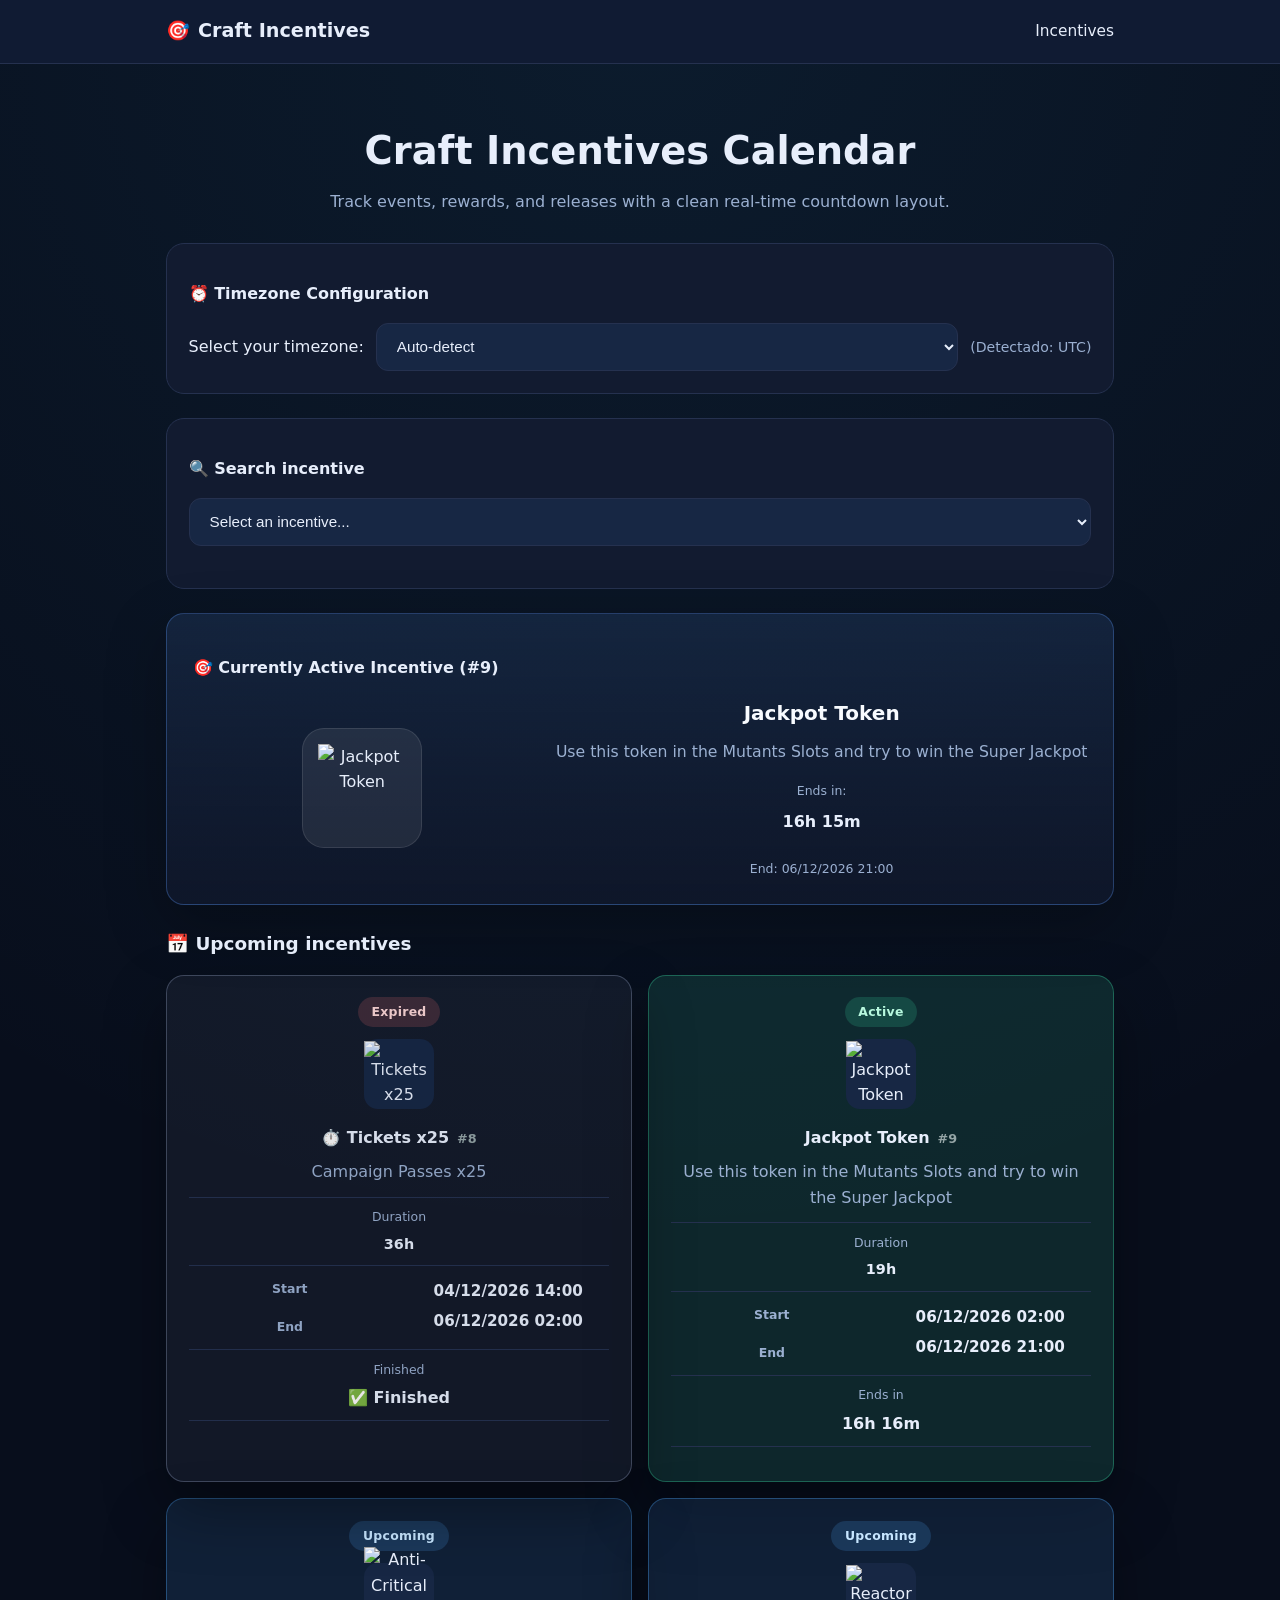
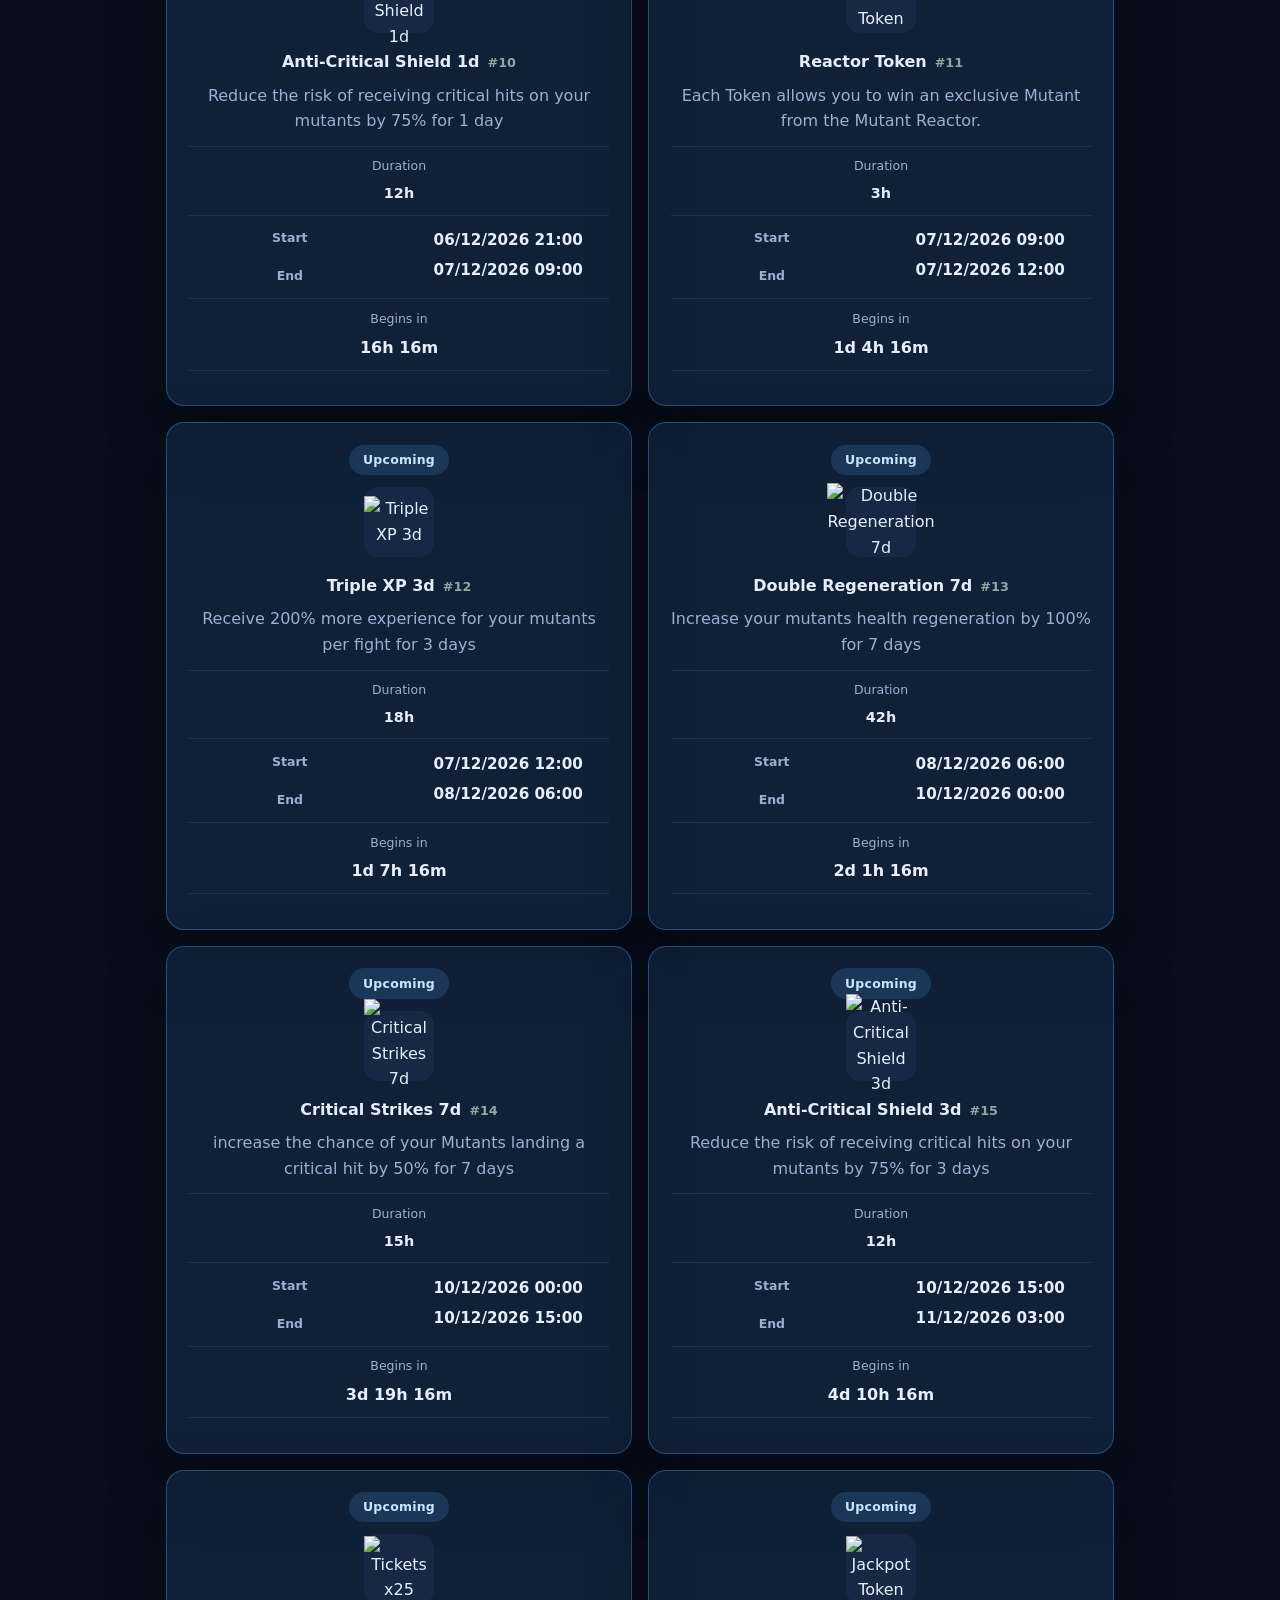
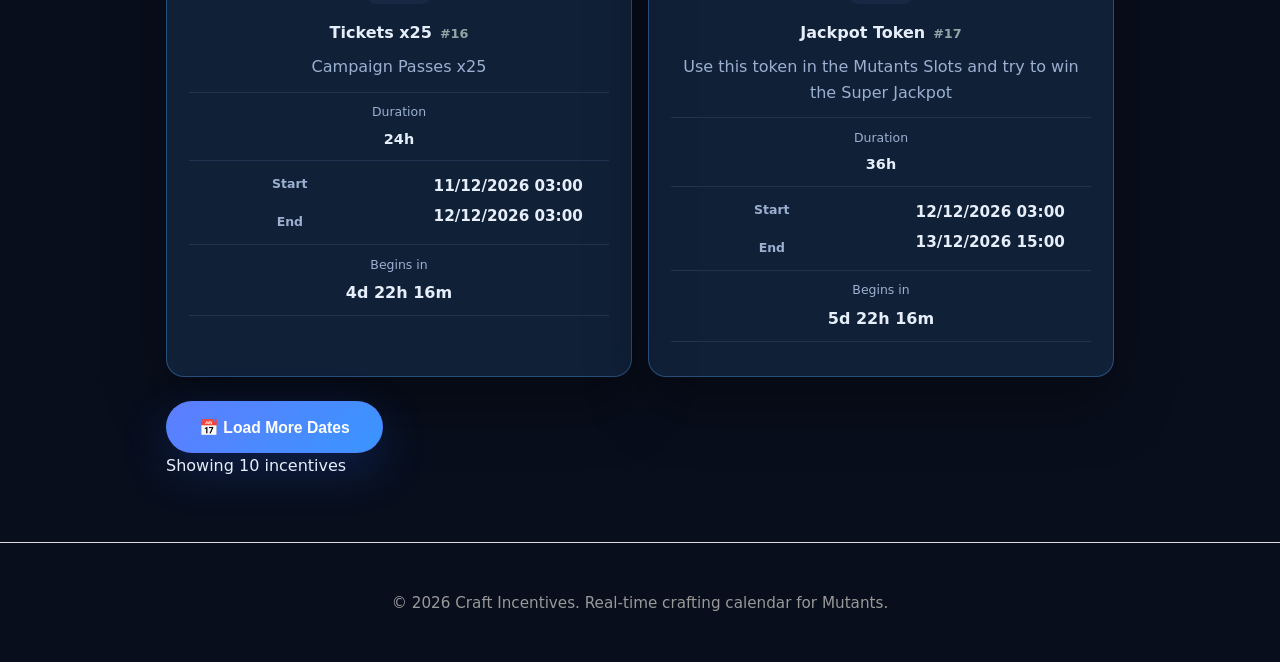
==== index.html @ cbe88c02 "first commit" ====
<!DOCTYPE html>
<html lang="en">
<head>
    <meta charset="UTF-8">
    <meta name="viewport" content="width=device-width, initial-scale=1.0">
    <title>Craft Incentives - Crafting Calendar</title>
    <link rel="stylesheet" href="styles.css">
</head>
<body>
    <header>
        <div class="header-content">
            <a href="#" class="logo">
                <span>🎯</span>
                <span>Craft Incentives</span>
            </a>
            <nav>
                <a href="#" class="nav-link active" data-page="incentivos">Incentives</a>
            </nav>
        </div>
    </header>

    <main>
        <!-- INCENTIVES PAGE -->
        <div id="incentivos" class="page-content active">
            <section class="incentives-section">
                <div class="hero">
                    <h1>Craft Incentives Calendar</h1>
                    <p>Track events, rewards, and releases with a clean real-time countdown layout.</p>
                </div>

                <!-- Timezone Configuration -->
                <div class="timezone-section">
                    <h3>⏰ Timezone Configuration</h3>
                    <div class="timezone-control">
                        <label for="timezoneSelect">Select your timezone:</label>
                        <select id="timezoneSelect"></select>
                        <span id="detectedTimezone"></span>
                    </div>
                </div>

                <!-- Search Incentive -->
                <div class="search-section">
                    <h3>🔍 Search incentive</h3>
                    <div class="search-control">
                        <select id="searchIncentive" style="width: 100%;"></select>
                    </div>
                    <div id="searchResultsContainer"></div>
                </div>

                <!-- Current Active Incentive -->
                <div id="currentIncentiveContainer"></div>

                <!-- Upcoming Incentives -->
                <div>
                    <h2 class="section-title">📅 Upcoming incentives</h2>
                    <div id="incentivosContainer"></div>
                </div>

                <!-- Load More -->
                <div id="loadMoreSection"></div>
            </section>
        </div>
    </main>

    <footer style="text-align: center; padding: 2rem 1rem; color: #999; border-top: 1px solid #e0e0e0; margin-top: 2rem;">
        <p>&copy; 2026 Craft Incentives. Real-time crafting calendar for Mutants.</p>
    </footer>

    <script type="module" src="js/main.js"></script>
</body>
</html>
---- styles.css ----
:root {
    color-scheme: dark;
    --bg: #080e1c;
    --surface: #101b33;
    --text: #e7eefb;
    --muted: #9bb0d1;
    --border: #25314f;
    --card: #121b30;
    --card-alt: #172744;
    --shadow: 0 28px 60px rgba(0, 0, 0, 0.35);
    --primary: #5f9dfd;
    --primary-soft: rgba(95, 157, 253, 0.18);
    --success: #3ad8a0;
    --info: #4ea5f8;
    --danger: #fb7676;
    --footer: #9cb0c8;
}

body {
    margin: 0;
    font-family: Inter, system-ui, -apple-system, BlinkMacSystemFont, 'Segoe UI', Roboto, Arial, sans-serif;
    background: radial-gradient(circle at top, rgba(56, 189, 248, 0.08), transparent 32%), var(--bg);
    color: var(--text);
    line-height: 1.6;
}

body.light {
    color-scheme: light;
    --bg: #f8fafc;
    --surface: #ffffff;
    --text: #111827;
    --muted: #475569;
    --border: #d1d5db;
    --card: #ffffff;
    --card-alt: #f8fafc;
    --shadow: 0 18px 46px rgba(15, 23, 42, 0.08);
    --primary: #2563eb;
    --primary-soft: #eff6ff;
    --success: #16a34a;
    --info: #0284c7;
    --danger: #dc2626;
    --footer: #64748b;
}

* {
    box-sizing: border-box;
}

header {
    background: var(--surface);
    border-bottom: 1px solid var(--border);
    position: sticky;
    top: 0;
    z-index: 100;
}

.header-content {
    max-width: 980px;
    margin: 0 auto;
    padding: 1rem 1rem;
    display: flex;
    justify-content: space-between;
    align-items: center;
    gap: 1rem;
}

.logo {
    font-size: 1.2rem;
    font-weight: 700;
    color: var(--text);
    text-decoration: none;
    display: inline-flex;
    align-items: center;
    gap: 0.5rem;
}

.logo:hover {
    color: var(--primary);
}

.header-actions {
    display: flex;
    align-items: center;
    gap: 0.85rem;
    flex-wrap: wrap;
    justify-content: flex-end;
}

.theme-toggle {
    border: 1px solid var(--border);
    background: var(--card-alt);
    color: var(--text);
    border-radius: 999px;
    padding: 0.55rem 1rem;
    cursor: pointer;
    font-size: 0.9rem;
    transition: background 0.25s ease, border-color 0.25s ease;
}

.theme-toggle:hover {
    background: var(--primary-soft);
    border-color: var(--primary);
}

nav {
    display: flex;
    gap: 1rem;
}

nav a {
    color: var(--muted);
    text-decoration: none;
    font-size: 0.96rem;
    transition: color 0.2s ease;
}

nav a.active,
nav a:hover {
    color: var(--text);
}

main {
    max-width: 980px;
    margin: 0 auto;
    padding: 1.5rem 1rem 2rem;
}

.page-content {
    display: none;
}

.page-content.active {
    display: block;
    animation: fadeIn 0.25s ease-in;
}

@keyframes fadeIn {
    from { opacity: 0; transform: translateY(8px); }
    to { opacity: 1; transform: translateY(0); }
}

.hero {
    text-align: center;
    margin-bottom: 1.75rem;
}

.hero h1 {
    font-size: clamp(1.8rem, 3vw, 2.4rem);
    margin-bottom: 0.5rem;
}

.hero p {
    font-size: 1rem;
    color: var(--muted);
    max-width: 680px;
    margin: 0 auto;
}

.section-title {
    margin: 1.5rem 0 1rem;
    font-size: 1.15rem;
    color: var(--text);
}

.timezone-section,
.search-section,
.current-incentive-section,
.incentivo-card {
    background: var(--card);
    border: 1px solid var(--border);
    border-radius: 18px;
    padding: 1.35rem;
}

.timezone-section,
.search-section {
    margin-bottom: 1.5rem;
}

.search-result-card,
.incentivo-card {
    box-shadow: 0 18px 45px rgba(0, 0, 0, 0.22);
}

.search-result-card {
    background: #151f36;
}

.timezone-section h3,
.search-section h3,
.current-incentive-section h3 {
    font-size: 1rem;
    margin-bottom: 1rem;
    color: var(--text);
}

.timezone-control,
.search-control {
    display: flex;
    gap: 0.75rem;
    align-items: center;
    flex-wrap: wrap;
}

.timezone-control label {
    color: var(--text);
    font-weight: 500;
}

.timezone-control select,
.search-control select {
    flex: 1;
    min-width: 180px;
    padding: 0.85rem 1rem;
    border: 1px solid var(--border);
    border-radius: 12px;
    background: var(--card-alt);
    color: var(--text);
    font-size: 0.95rem;
}

.timezone-control select:hover,
.search-control select:hover {
    border-color: var(--primary);
}

#detectedTimezone {
    color: var(--muted);
    font-size: 0.88rem;
}

#searchResultsContainer {
    margin-top: 1.25rem;
}

.search-results-grid {
    display: grid;
    grid-template-columns: repeat(2, minmax(180px, 1fr));
    gap: 1rem;
    justify-items: center;
}

.search-result-card,
.incentivo-card {
    box-shadow: var(--shadow);
}

.search-results-section {
    text-align: center;
}

.search-result-card {
    text-align: center;
    display: flex;
    flex-direction: column;
    align-items: center;
    gap: 0.5rem;
}

.search-result-card .search-result-date,
.search-result-card .search-result-time,
.search-result-card .search-result-duration {
    width: 100%;
}

.search-result-card {
    background: var(--card-alt);
}

.search-result-date {
    font-weight: 600;
    color: var(--text);
    margin-bottom: 0.45rem;
}

.search-result-time,
.incentivo-description,
.incentivo-dates,
.current-incentive-description {
    color: var(--muted);
}

.current-incentive-section {
    background: linear-gradient(180deg, rgba(96, 156, 253, 0.12), rgba(15, 23, 42, 0.95));
    border: 1px solid rgba(95, 157, 253, 0.3);
    box-shadow: 0 20px 60px rgba(0, 0, 0, 0.25);
    padding: 1.6rem;
}

.current-incentive-content {
    display: flex;
    gap: 1.5rem;
    align-items: center;
    justify-content: center;
    flex-wrap: wrap;
    text-align: center;
}

.current-incentive-icon {
    display: flex;
    justify-content: center;
    align-items: center;
    width: 120px;
    height: 120px;
    margin: 0 auto;
    border-radius: 22px;
    background: rgba(255, 255, 255, 0.08);
    border: 1px solid rgba(255, 255, 255, 0.1);
}

.current-incentive-icon img {
    width: 88px;
    height: 88px;
    object-fit: contain;
}

.current-incentive-info {
    max-width: 540px;
}

.current-incentive-name {
    font-size: 1.25rem;
    margin-bottom: 0.55rem;
    font-weight: 700;
    color: #f8fbff;
}

.current-incentive-description {
    font-size: 0.98rem;
    line-height: 1.75;
    color: var(--muted);
    margin-bottom: 1rem;
}

.current-incentive-time {
    display: grid;
    gap: 0.5rem;
    font-size: 0.95rem;
}

.current-incentive-time-label {
    color: var(--muted);
    font-size: 0.82rem;
    font-weight: 600;
}

.current-incentive-time-value {
    color: #fff;
    font-size: 1rem;
    font-weight: 700;
}

.current-incentive-time-value strong {
    font-size: 1.05rem;
}

.current-incentive-time-label,
.duration-label,
.date-label,
.countdown-label {
    color: var(--muted);
    font-size: 0.78rem;
    font-weight: 500;
}

.current-incentive-time-value,
.duration-value,
.countdown-value,
.date-value {
    color: var(--text);
    font-weight: 600;
}

.no-active-incentive {
    text-align: center;
    color: var(--muted);
}

#incentivosContainer {
    display: grid;
    grid-template-columns: repeat(2, minmax(260px, 1fr));
    gap: 1rem;
    margin-bottom: 1.5rem;
}

@media (max-width: 900px) {
    #incentivosContainer {
        grid-template-columns: repeat(2, minmax(200px, 1fr));
    }
}

@media (max-width: 700px) {
    #incentivosContainer {
        grid-template-columns: 1fr;
    }
}

.incentivo-card {
    text-align: center;
    display: flex;
    flex-direction: column;
    align-items: center;
    justify-content: flex-start;
}

.incentivo-card:hover {
    transform: translateY(-2px);
}

.incentivo-card.active {
    border-color: rgba(58, 216, 160, 0.35);
    background: rgba(58, 216, 160, 0.12);
}

.incentivo-card.upcoming {
    border-color: rgba(78, 165, 248, 0.35);
    background: rgba(78, 165, 248, 0.12);
}

.incentivo-card.expired {
    opacity: 0.92;
    border-color: rgba(156, 168, 200, 0.35);
    background: rgba(156, 168, 200, 0.08);
}

.incentivo-card .incentivo-name,
.incentivo-card .incentivo-description,
.incentivo-card .incentivo-duration,
.incentivo-card .incentivo-dates,
.incentivo-card .countdown {
    width: 100%;
}

.incentivo-name {
    font-size: 1rem;
    font-weight: 600;
    color: var(--text);
    margin-bottom: 0.5rem;
    text-align: center;
}

.incentivo-description {
    margin-bottom: 0.75rem;
    color: var(--muted);
    text-align: center;
}

.incentivo-dates {
    display: grid;
    grid-template-columns: minmax(130px, 1fr) minmax(130px, 1fr);
    gap: 0.35rem 1rem;
    justify-items: center;
    text-align: center;
    margin-bottom: 0.75rem;
}

.date-label {
    color: var(--muted);
    font-size: 0.78rem;
    font-weight: 700;
}

.date-value {
    color: var(--text);
    font-size: 0.95rem;
    font-weight: 600;
    margin-bottom: 0;
}

@media (max-width: 700px) {
    .incentivo-dates {
        grid-template-columns: 1fr;
        text-align: center;
    }

    .date-label,
    .date-value {
        text-align: center;
    }
}

.status-badge {
    display: inline-flex;
    align-items: center;
    justify-content: center;
    padding: 0.32rem 0.85rem;
    border-radius: 999px;
    font-size: 0.78rem;
    font-weight: 700;
    margin: 0 auto 0.75rem;
    letter-spacing: 0.02em;
}

.status-active {
    background: rgba(58, 216, 160, 0.18);
    color: #b7f8de;
}

.status-upcoming {
    background: rgba(78, 165, 248, 0.18);
    color: #c7e6ff;
}

.status-expired {
    background: rgba(251, 118, 118, 0.18);
    color: #fed7d7;
}

.incentivo-icon {
    width: 70px;
    height: 70px;
    margin: 0 auto 1rem;
    display: flex;
    align-items: center;
    justify-content: center;
    background: var(--card-alt);
    border-radius: 14px;
}

.incentivo-name {
    font-size: 1rem;
    font-weight: 600;
    color: var(--text);
    margin-bottom: 0.5rem;
}

.incentivo-description {
    margin-bottom: 0.75rem;
}

.incentivo-duration,
.countdown {
    display: flex;
    flex-direction: column;
    align-items: center;
    text-align: center;
    gap: 0.35rem;
    padding: 0.6rem 0;
    border-top: 1px solid var(--border);
    border-bottom: 1px solid var(--border);
    margin-bottom: 0.8rem;
    font-size: 0.9rem;
}

.incentivo-duration .duration-label,
.incentivo-duration .duration-value,
.countdown .countdown-label,
.countdown .countdown-value {
    width: 100%;
    text-align: center;
}

.countdown-value {
    font-size: 1rem;
}

.load-more-container {
    justify-content: center;
}

.btn-load-more {
    padding: 0.95rem 2rem;
    border-radius: 999px;
    background: linear-gradient(135deg, #5d7dff, #3a95ff);
    color: #fff;
    border: 1px solid rgba(91, 123, 255, 0.4);
    box-shadow: 0 16px 48px rgba(42, 105, 255, 0.22);
    font-size: 0.98rem;
    font-weight: 700;
    transition: transform 0.25s ease, box-shadow 0.25s ease, background 0.25s ease;
}

.btn-load-more:hover {
    background: linear-gradient(135deg, #4f6ff7, #2d84ff);
    transform: translateY(-1px);
    box-shadow: 0 20px 55px rgba(42, 105, 255, 0.28);
}

.btn-load-more:focus-visible {
    outline: 2px solid rgba(96, 156, 253, 0.7);
    outline-offset: 4px;
}

footer {
    text-align: center;
    padding: 1.5rem 1rem;
    color: var(--footer);
    border-top: 1px solid var(--border);
    margin-top: 2rem;
    font-size: 0.95rem;
}

@media (max-width: 880px) {
    .header-content,
    main {
        padding-left: 1rem;
        padding-right: 1rem;
    }
}

@media (max-width: 700px) {
    .header-content {
        flex-direction: column;
        align-items: stretch;
        text-align: center;
    }

    .header-actions {
        justify-content: center;
    }

    .hero h1 {
        font-size: 1.9rem;
    }

    .current-incentive-content {
        flex-direction: column;
        text-align: center;
    }

    .timezone-control,
    .search-control {
        flex-direction: column;
        align-items: stretch;
    }
}

@media (max-width: 560px) {
    #incentivosContainer {
        grid-template-columns: 1fr;
    }
}

@media (max-width: 520px) {
    .theme-toggle,
    nav a {
        width: 100%;
        text-align: center;
    }

    .header-actions {
        flex-direction: column;
    }

    .timezone-section,
    .search-section,
    .current-incentive-section {
        padding: 1rem;
    }

    .incentivo-duration,
    .countdown {
        flex-direction: column;
        align-items: flex-start;
    }
}
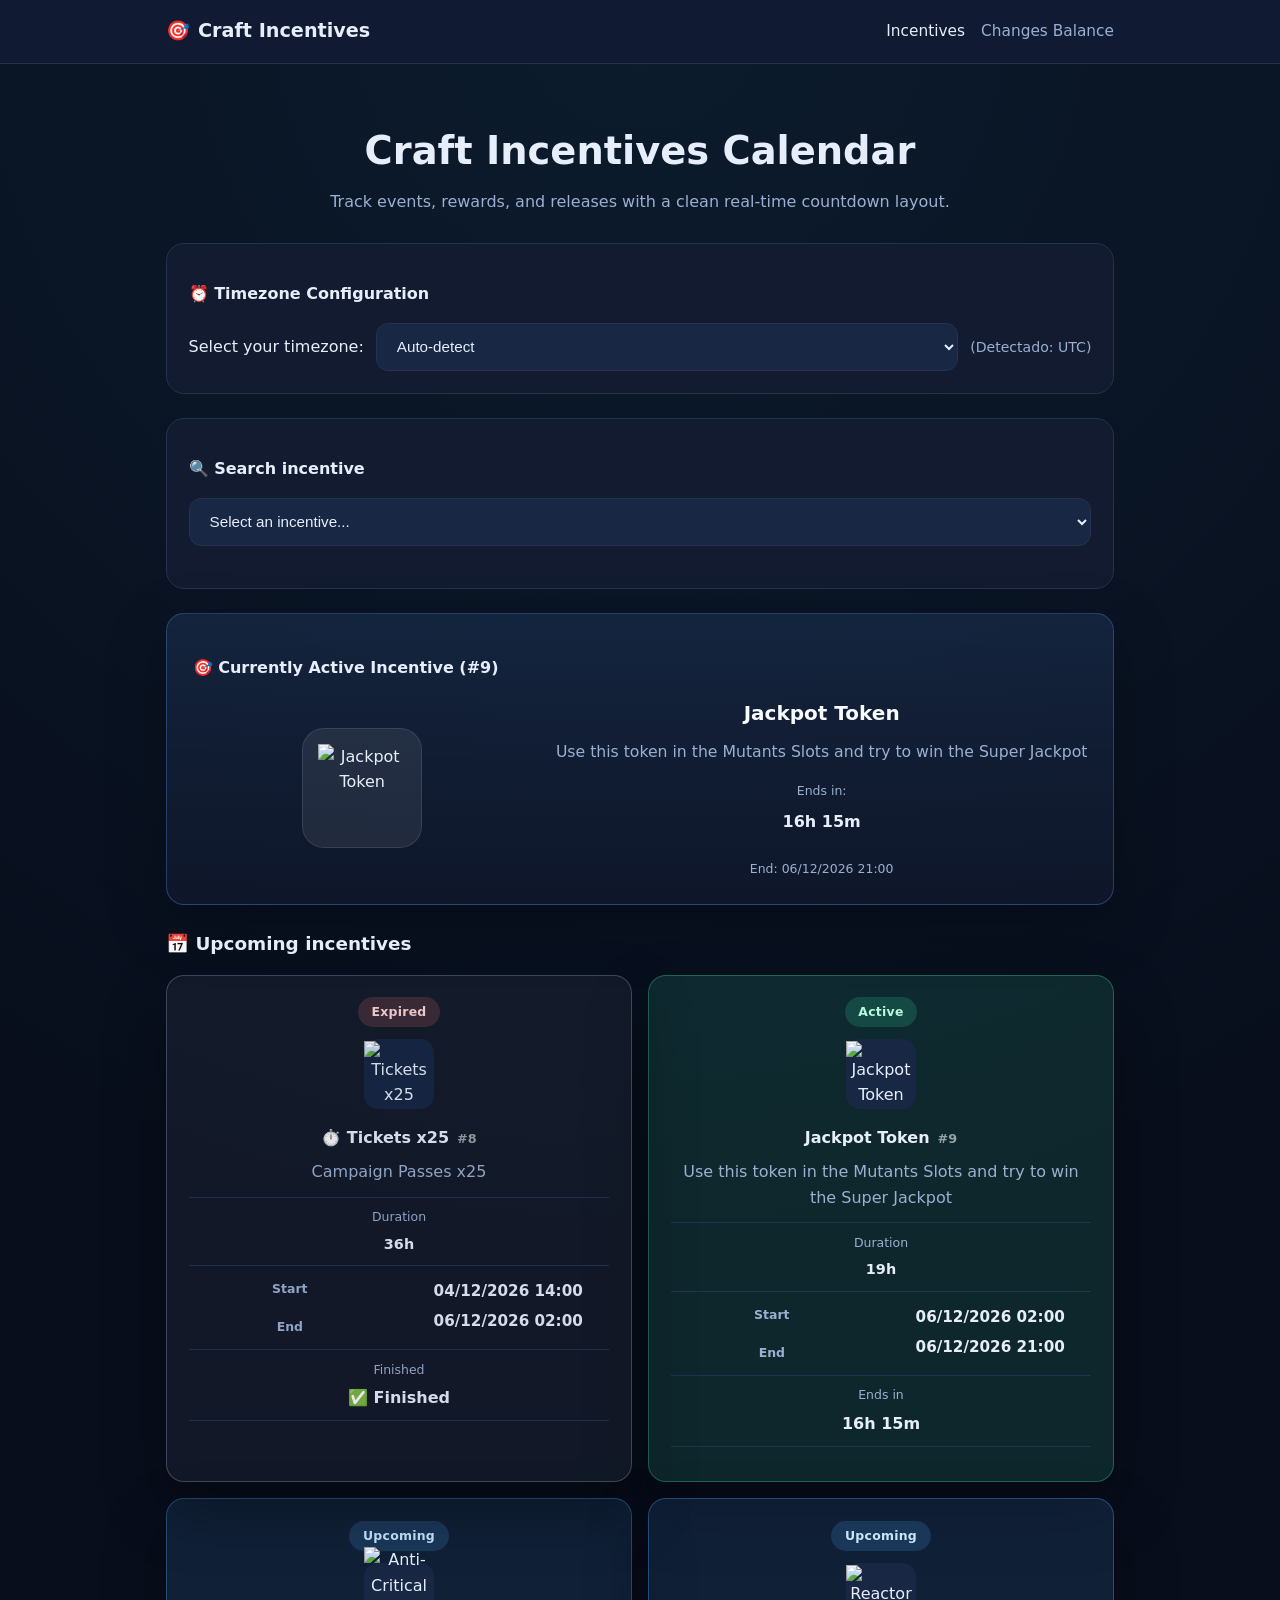
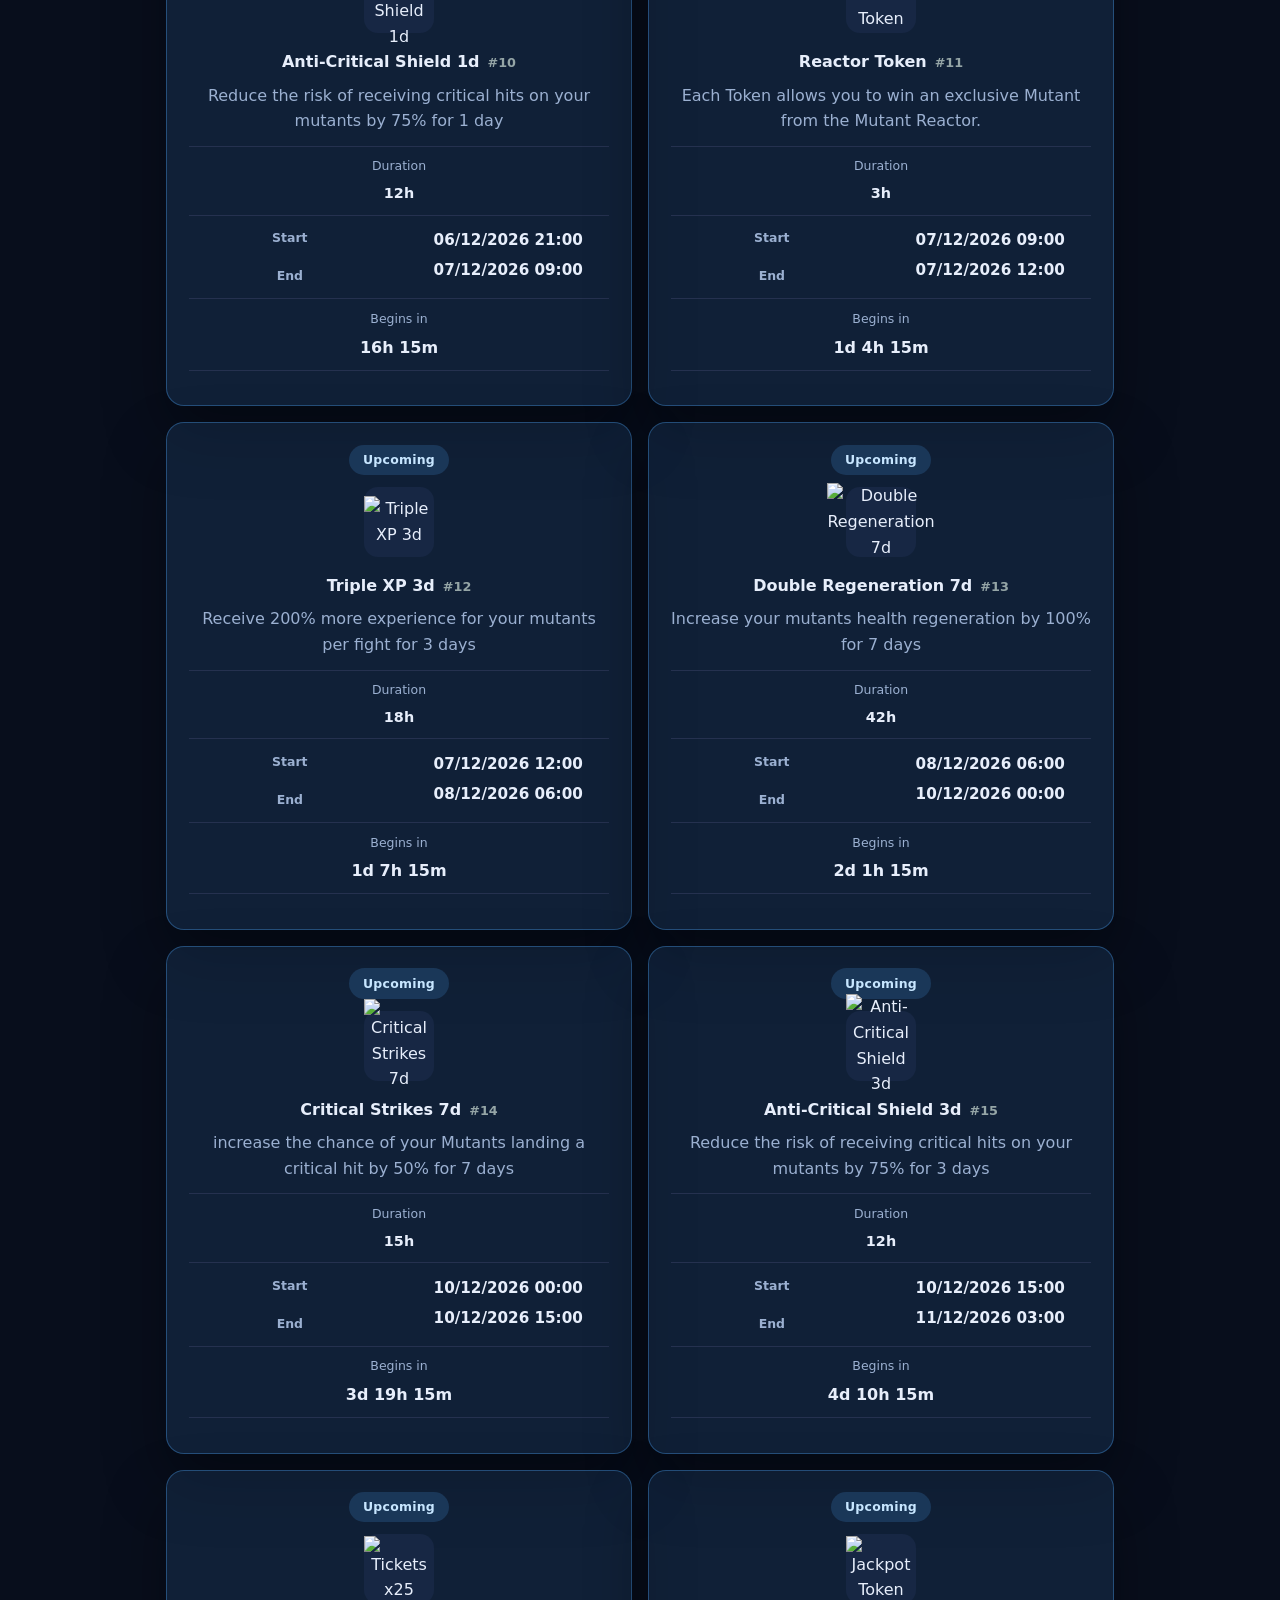
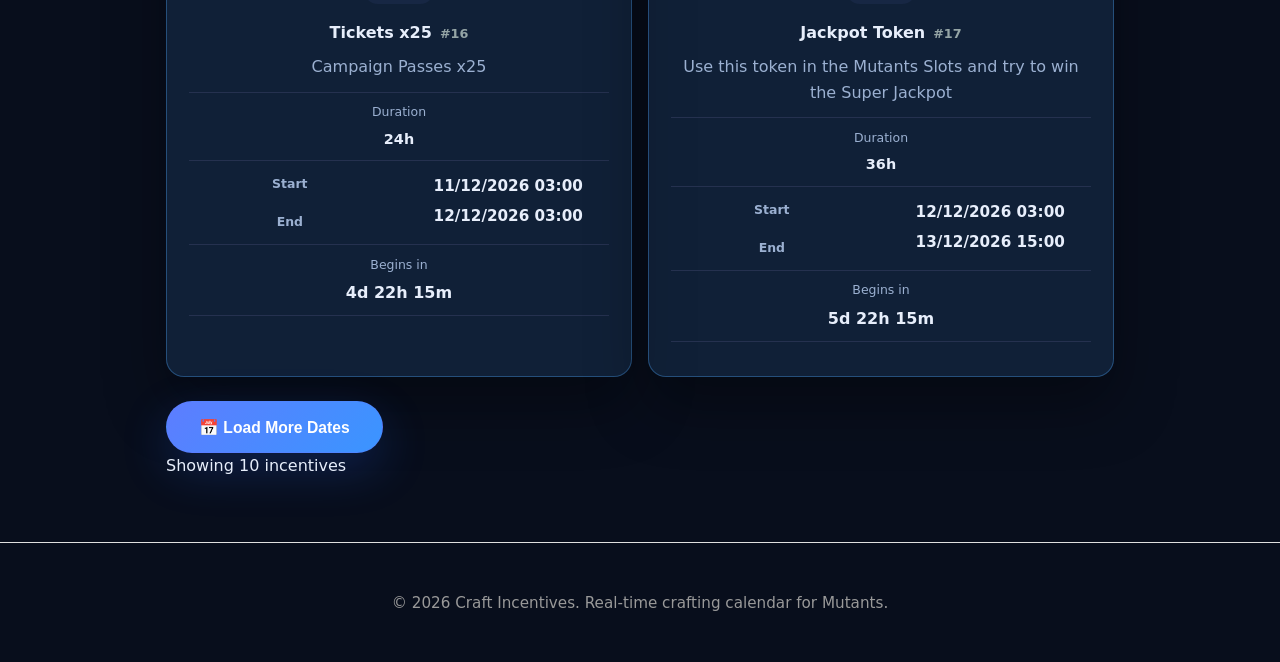
==== commit 7e7fd1ef: "Update index.html" ====
--- a/index.html
+++ b/index.html
@@ -15,6 +15,8 @@
             </a>
             <nav>
                 <a href="#" class="nav-link active" data-page="incentivos">Incentives</a>
+                <!-- Nueva enlace de navegación -->
+                <a href="changes_balance.html" class="nav-link">Changes Balance</a>
             </nav>
         </div>
     </header>
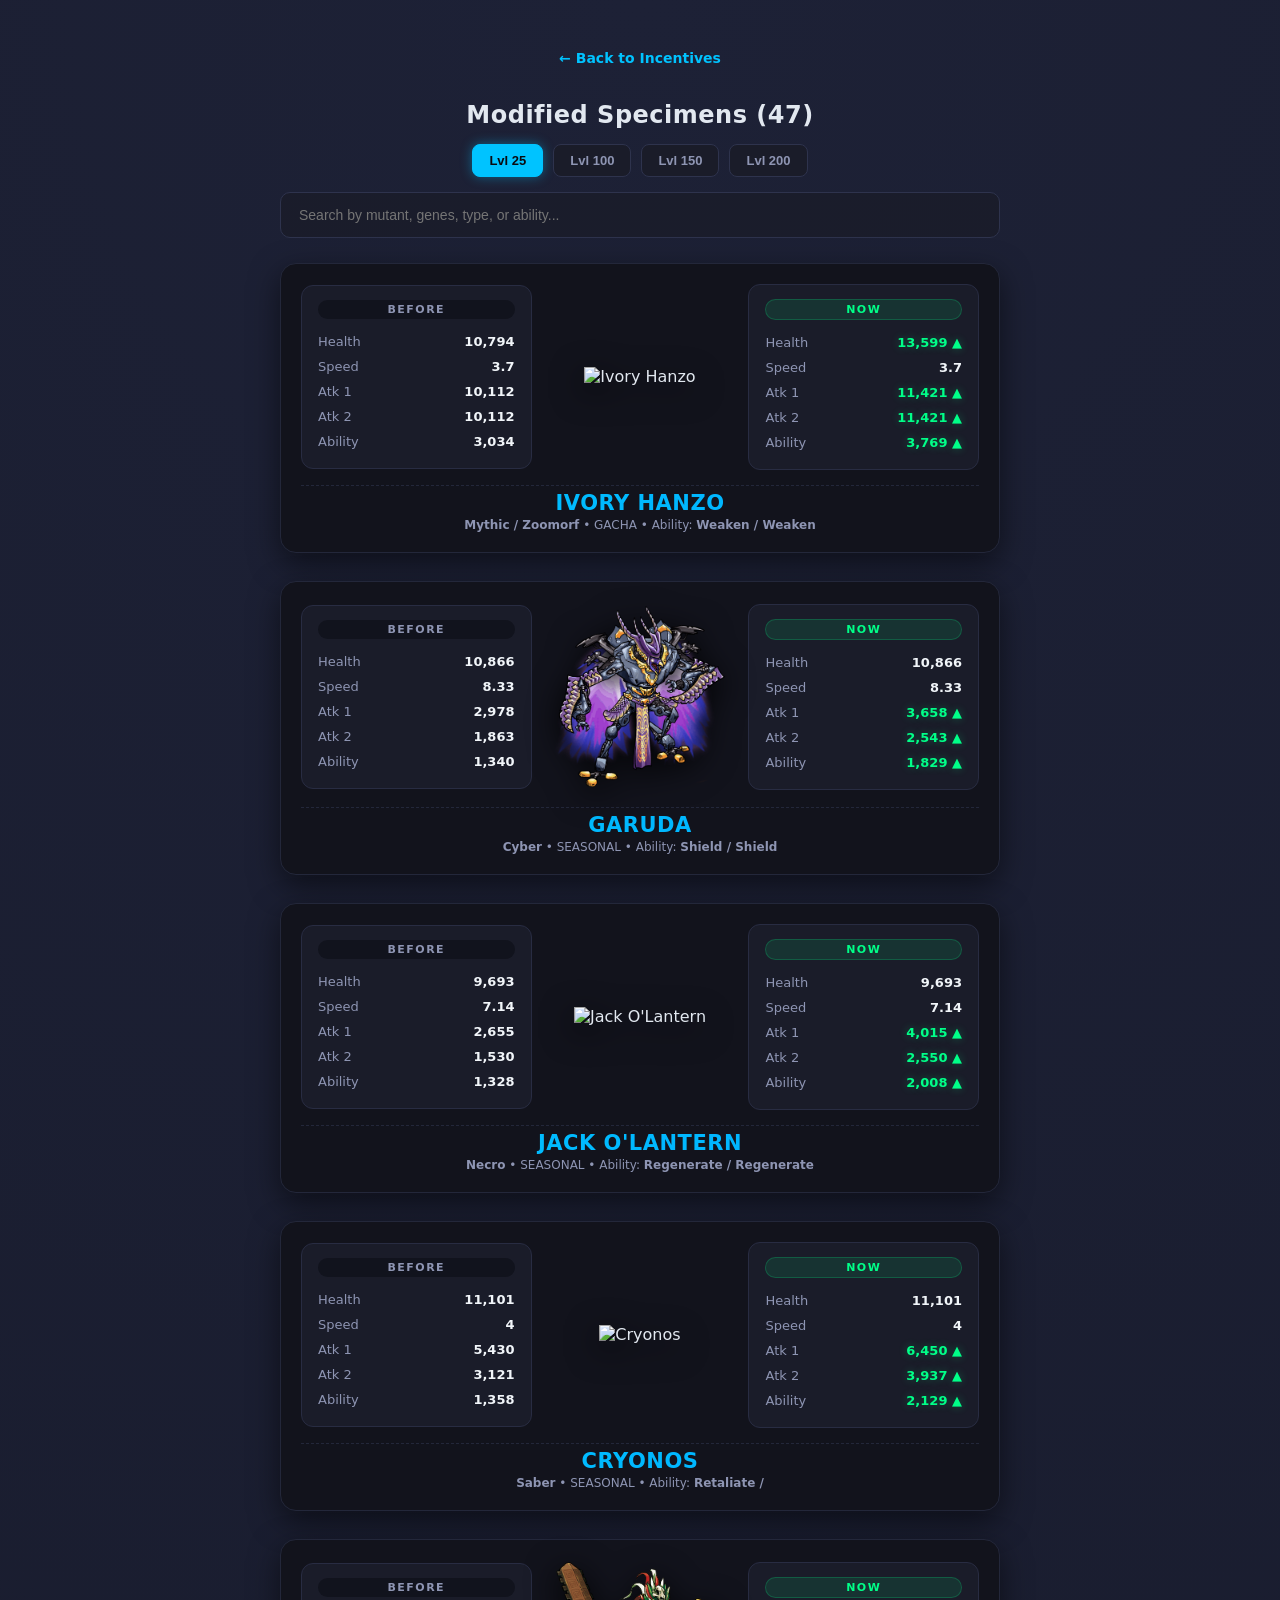
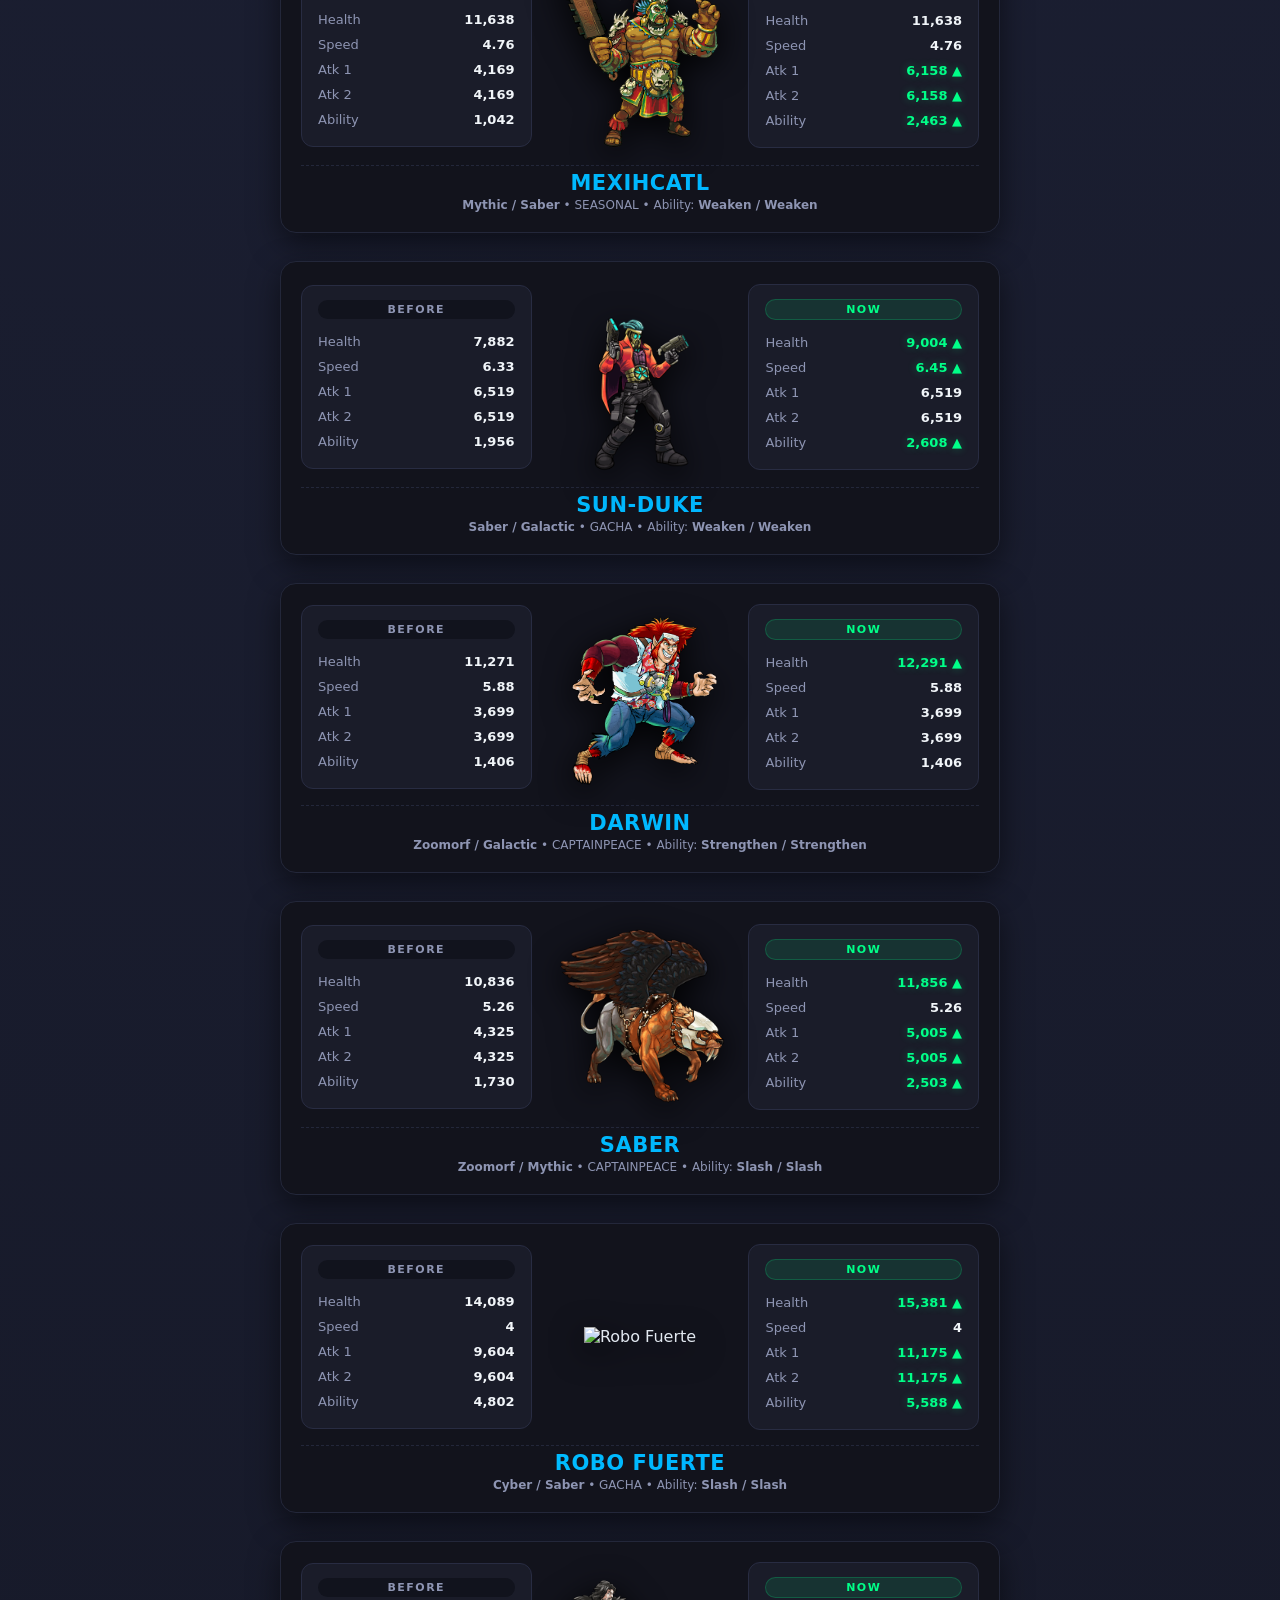
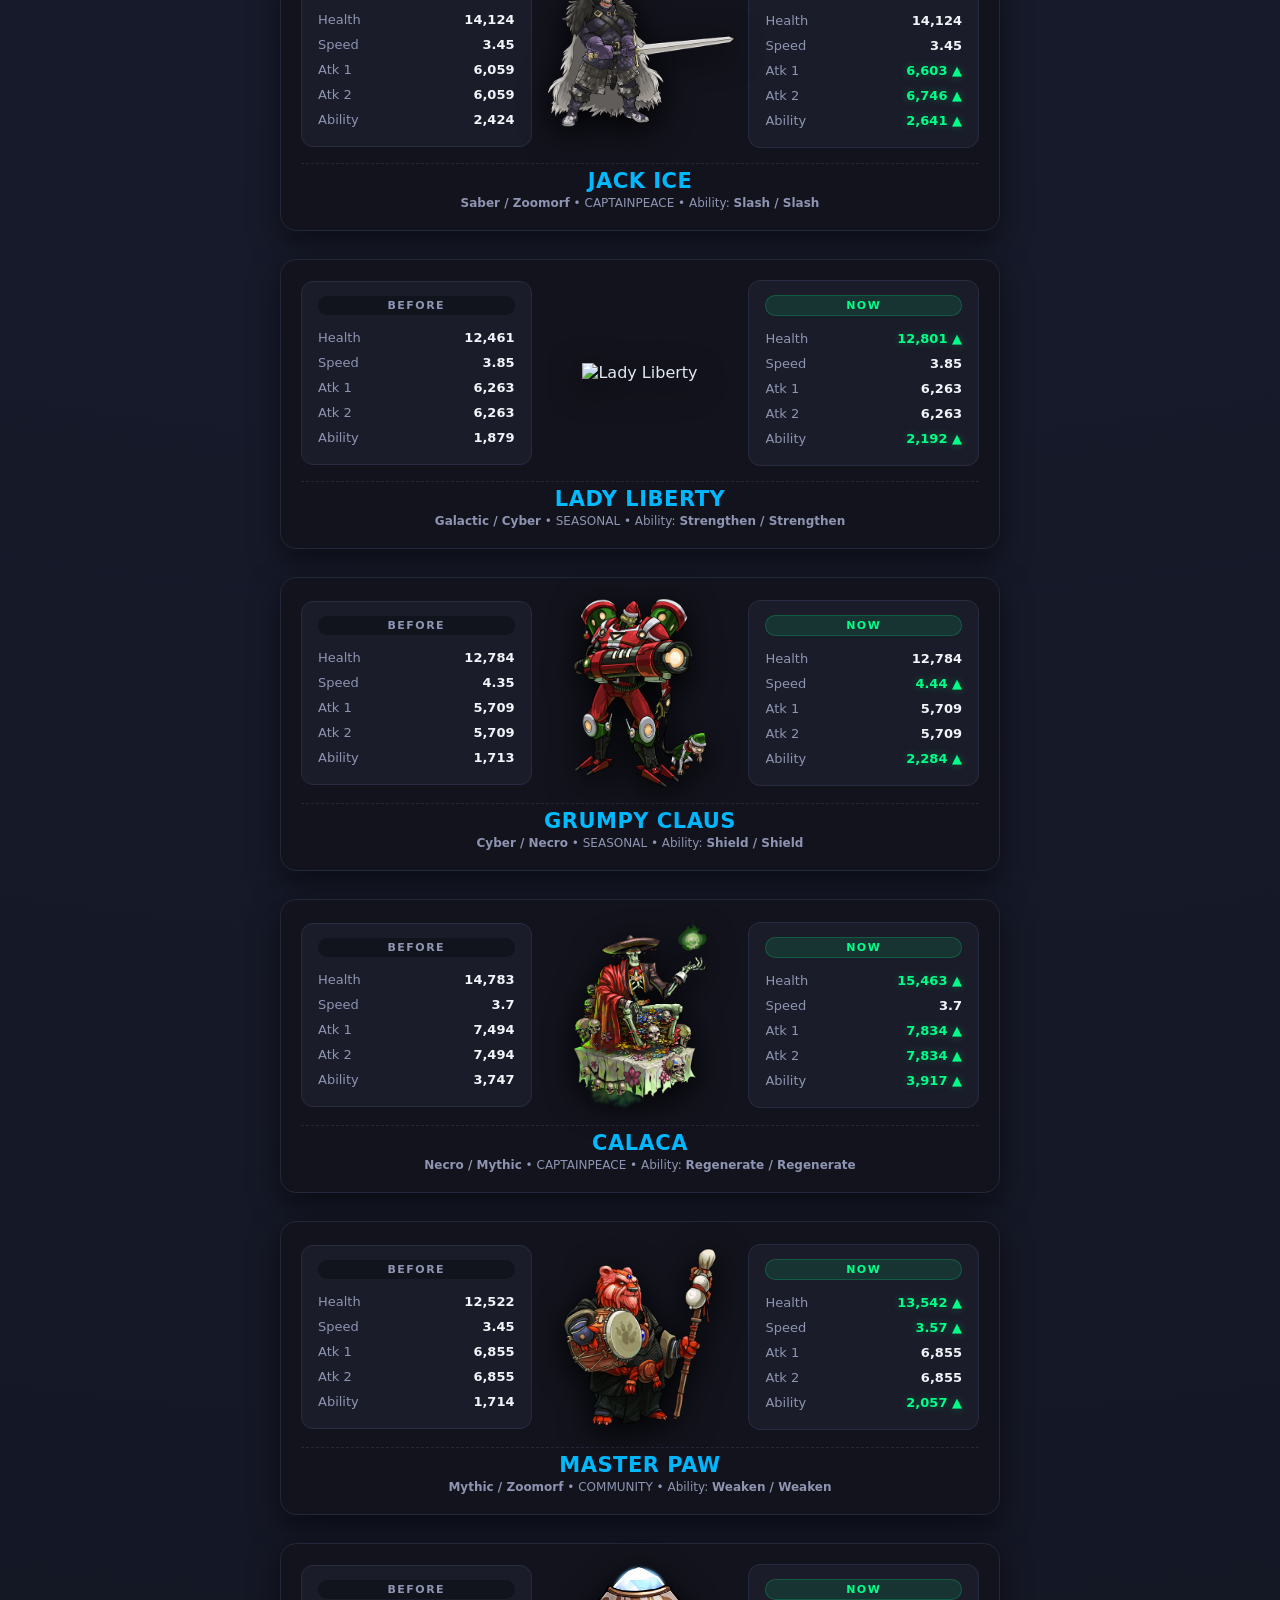
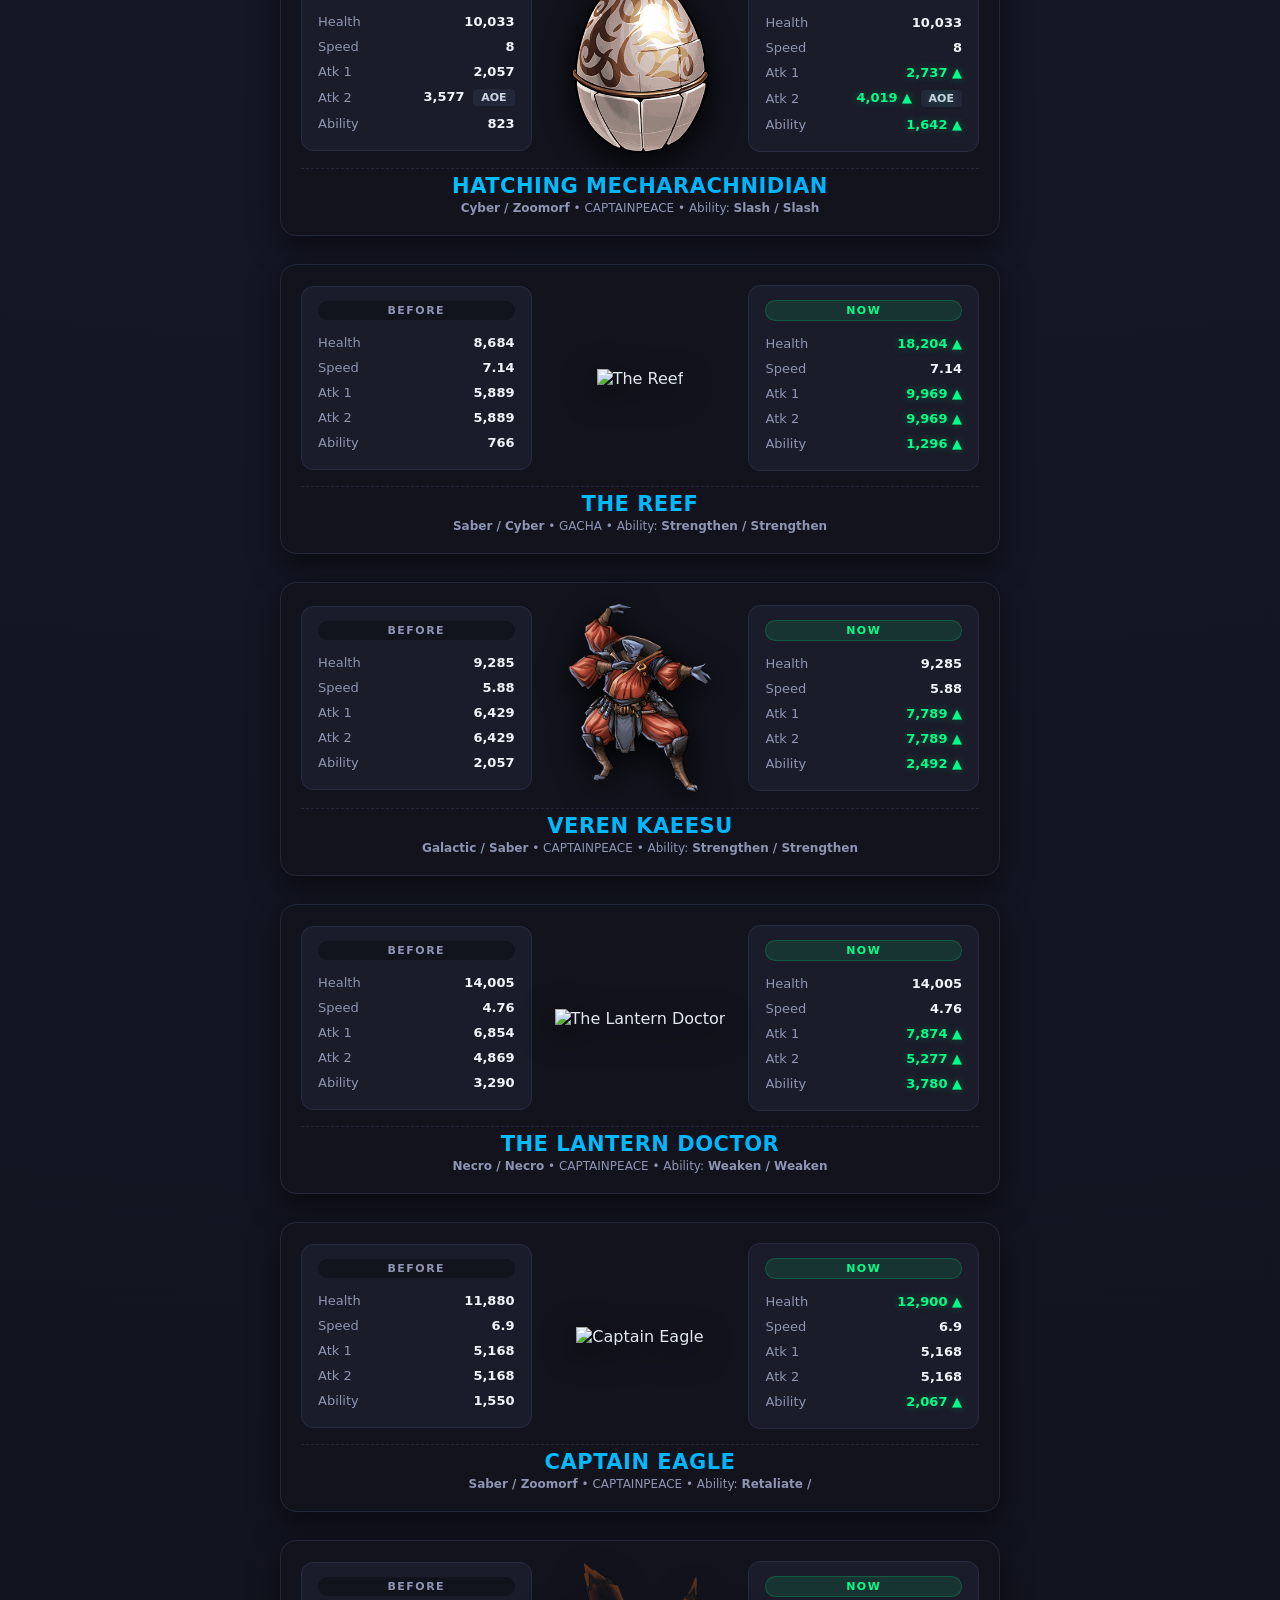
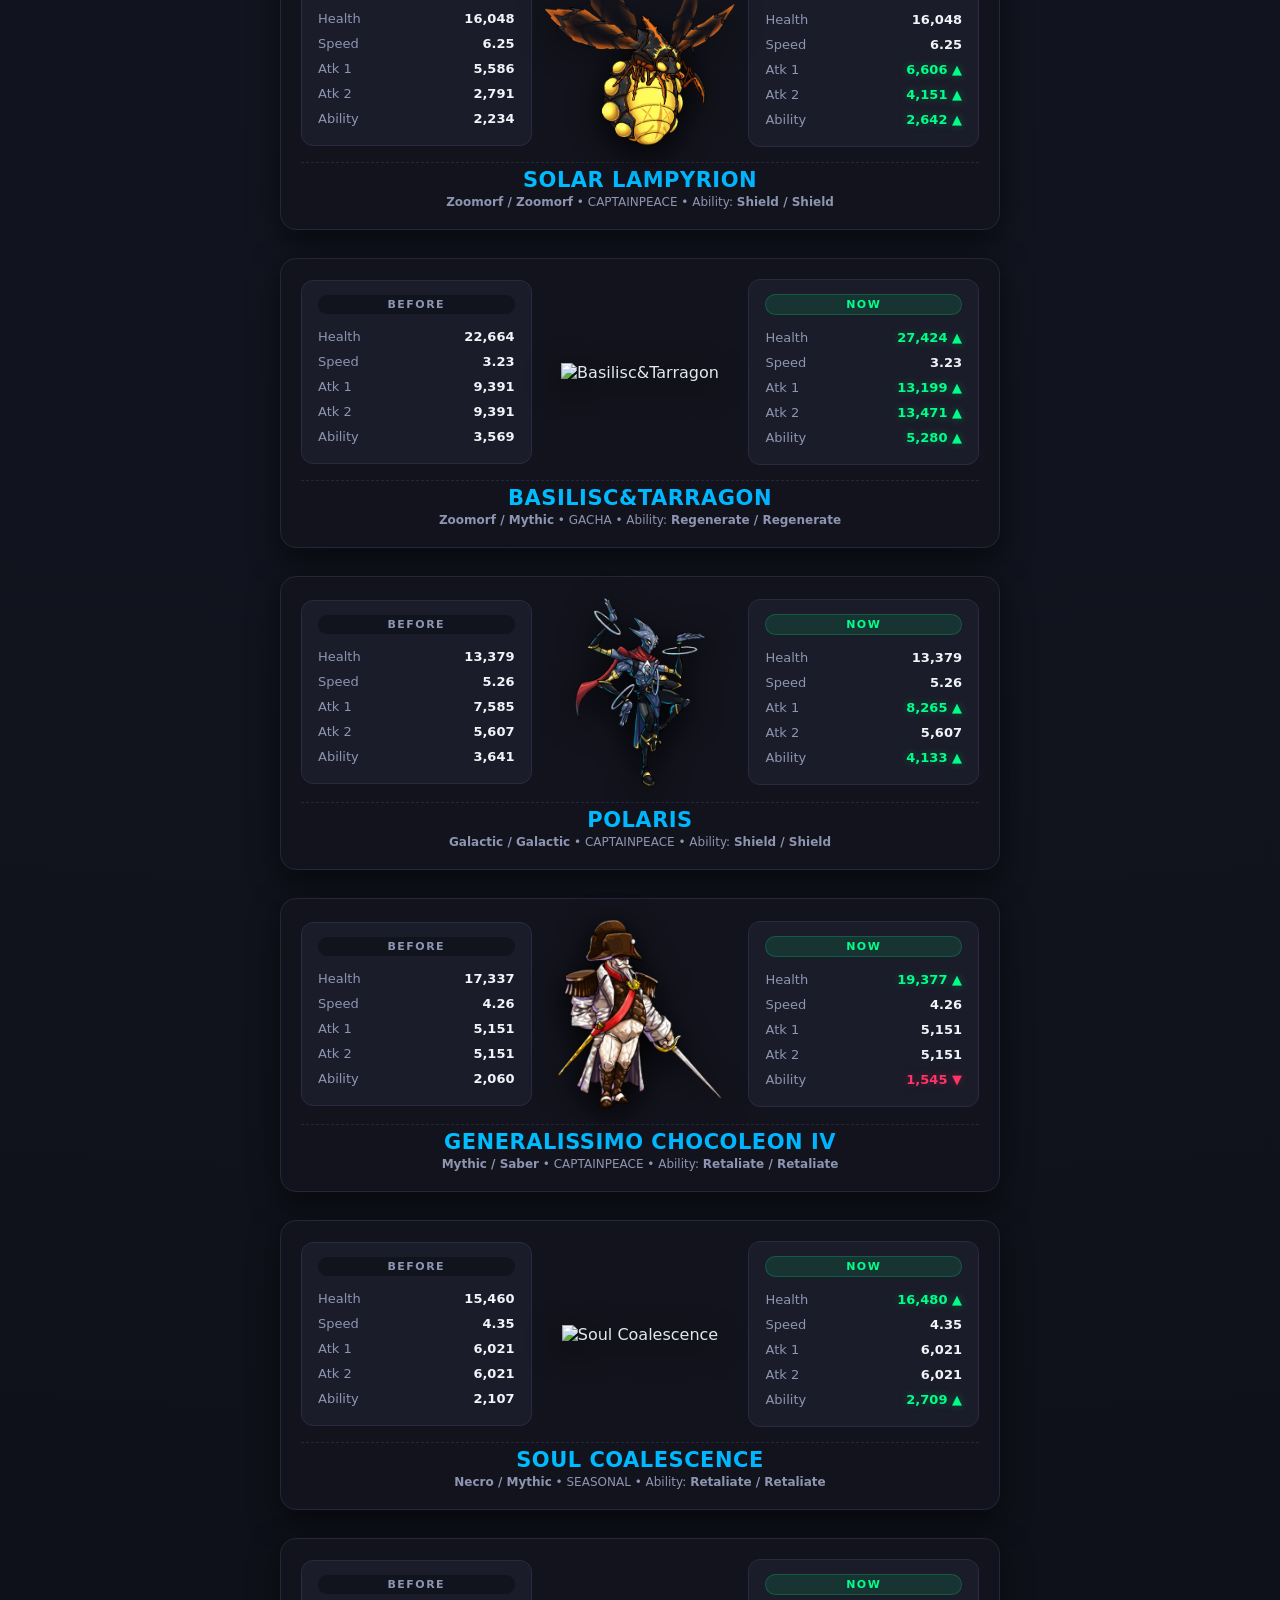
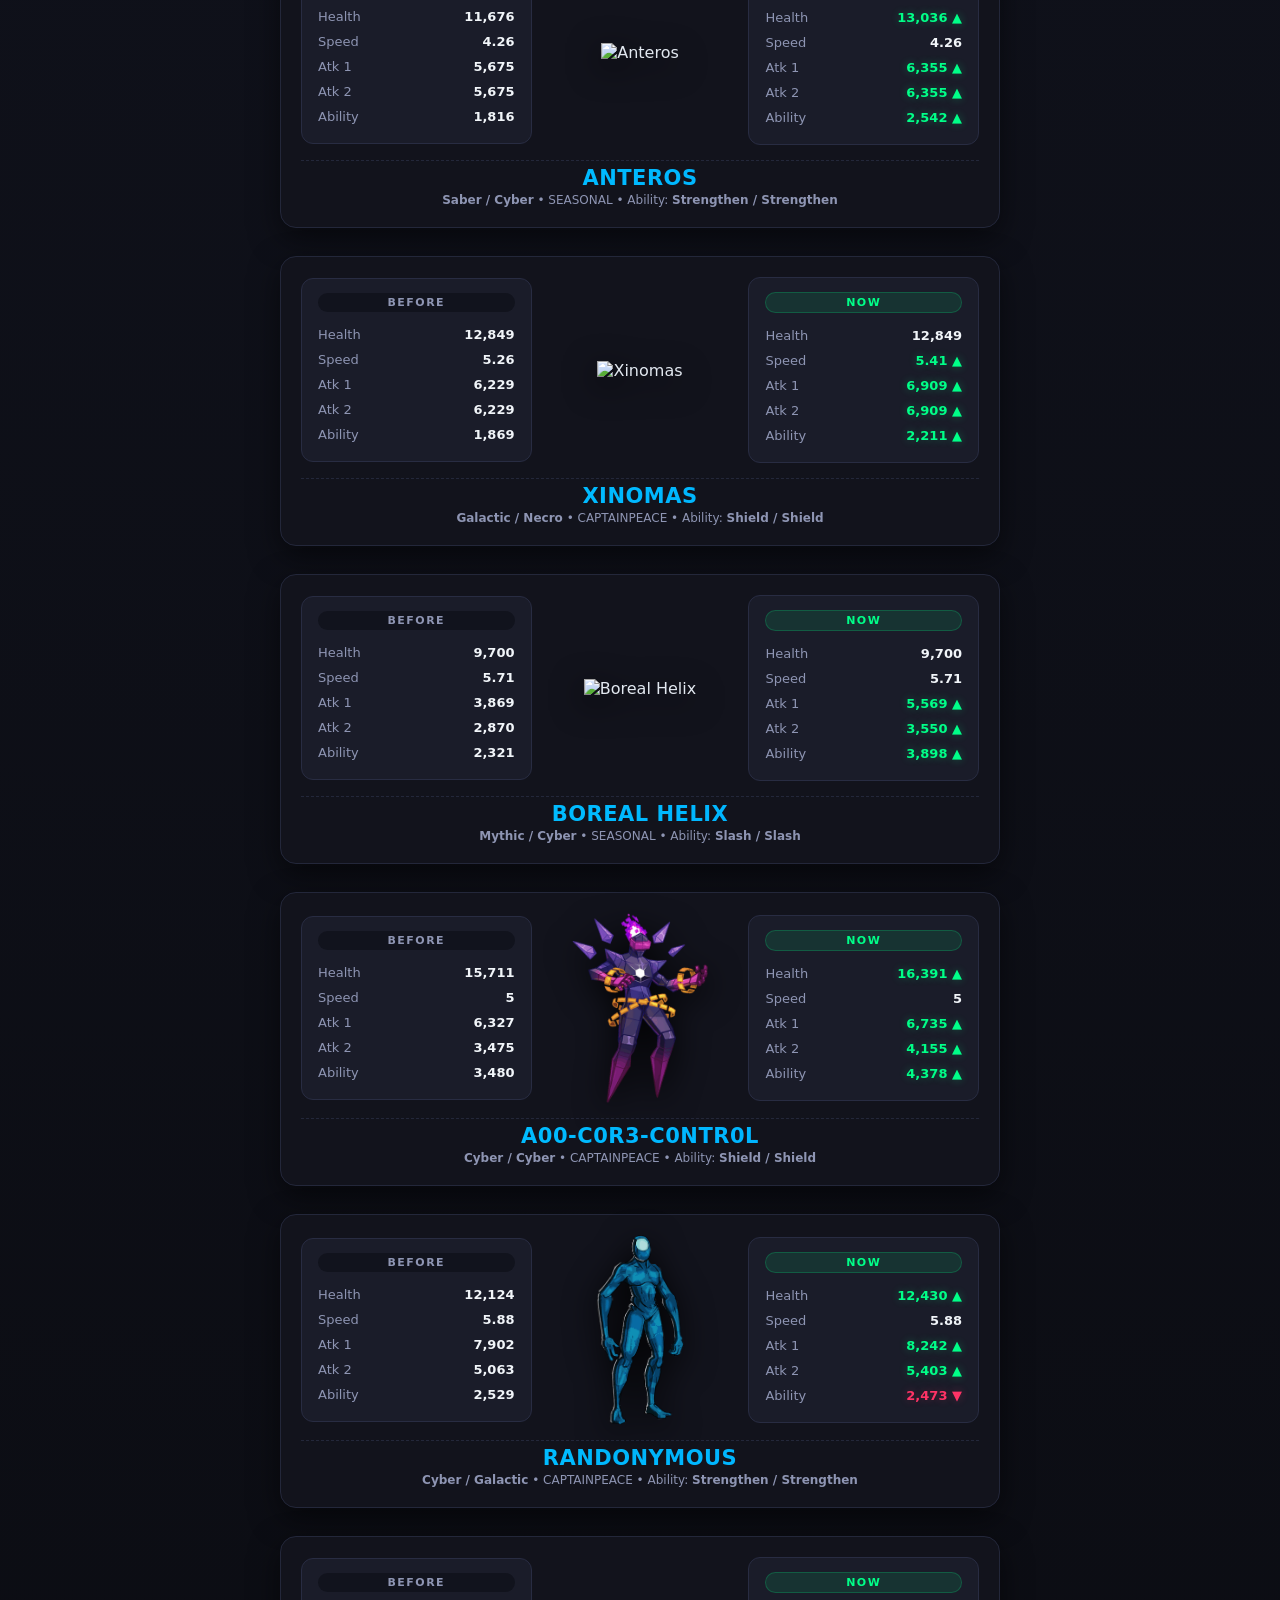
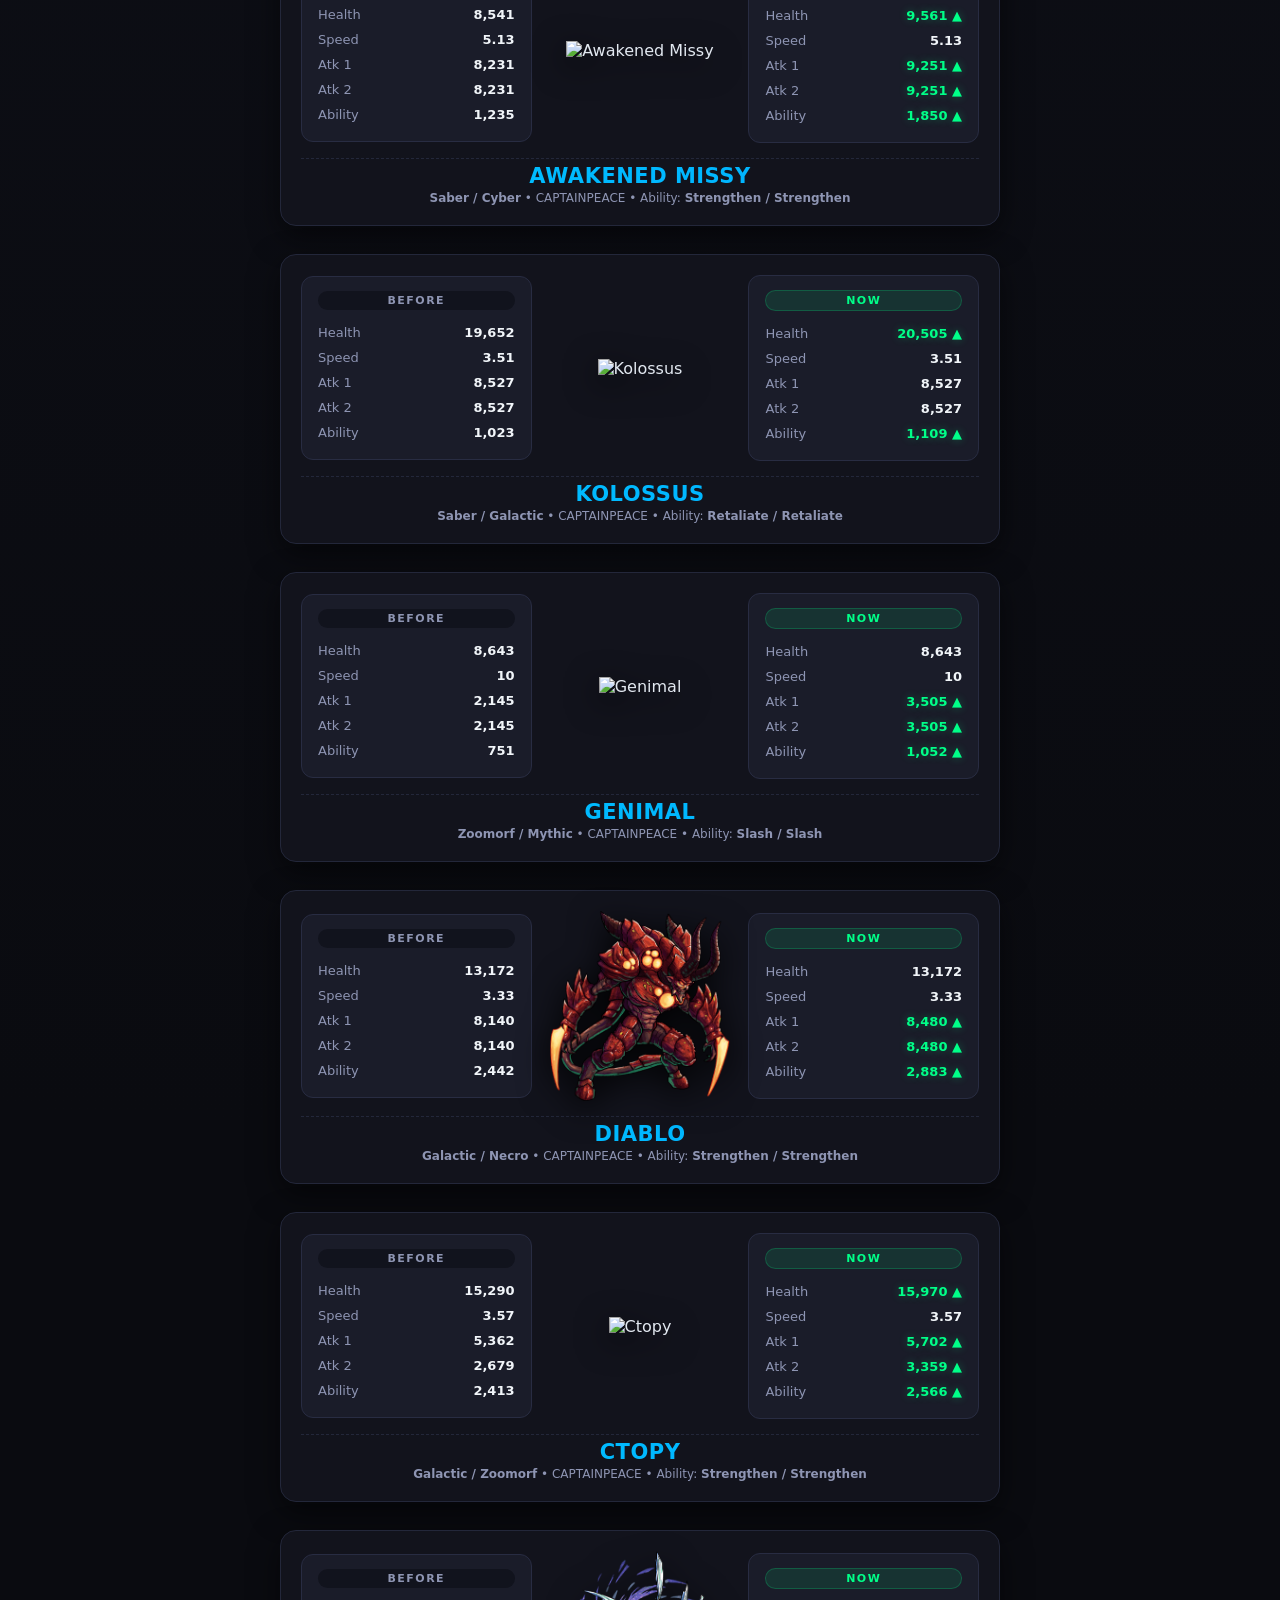
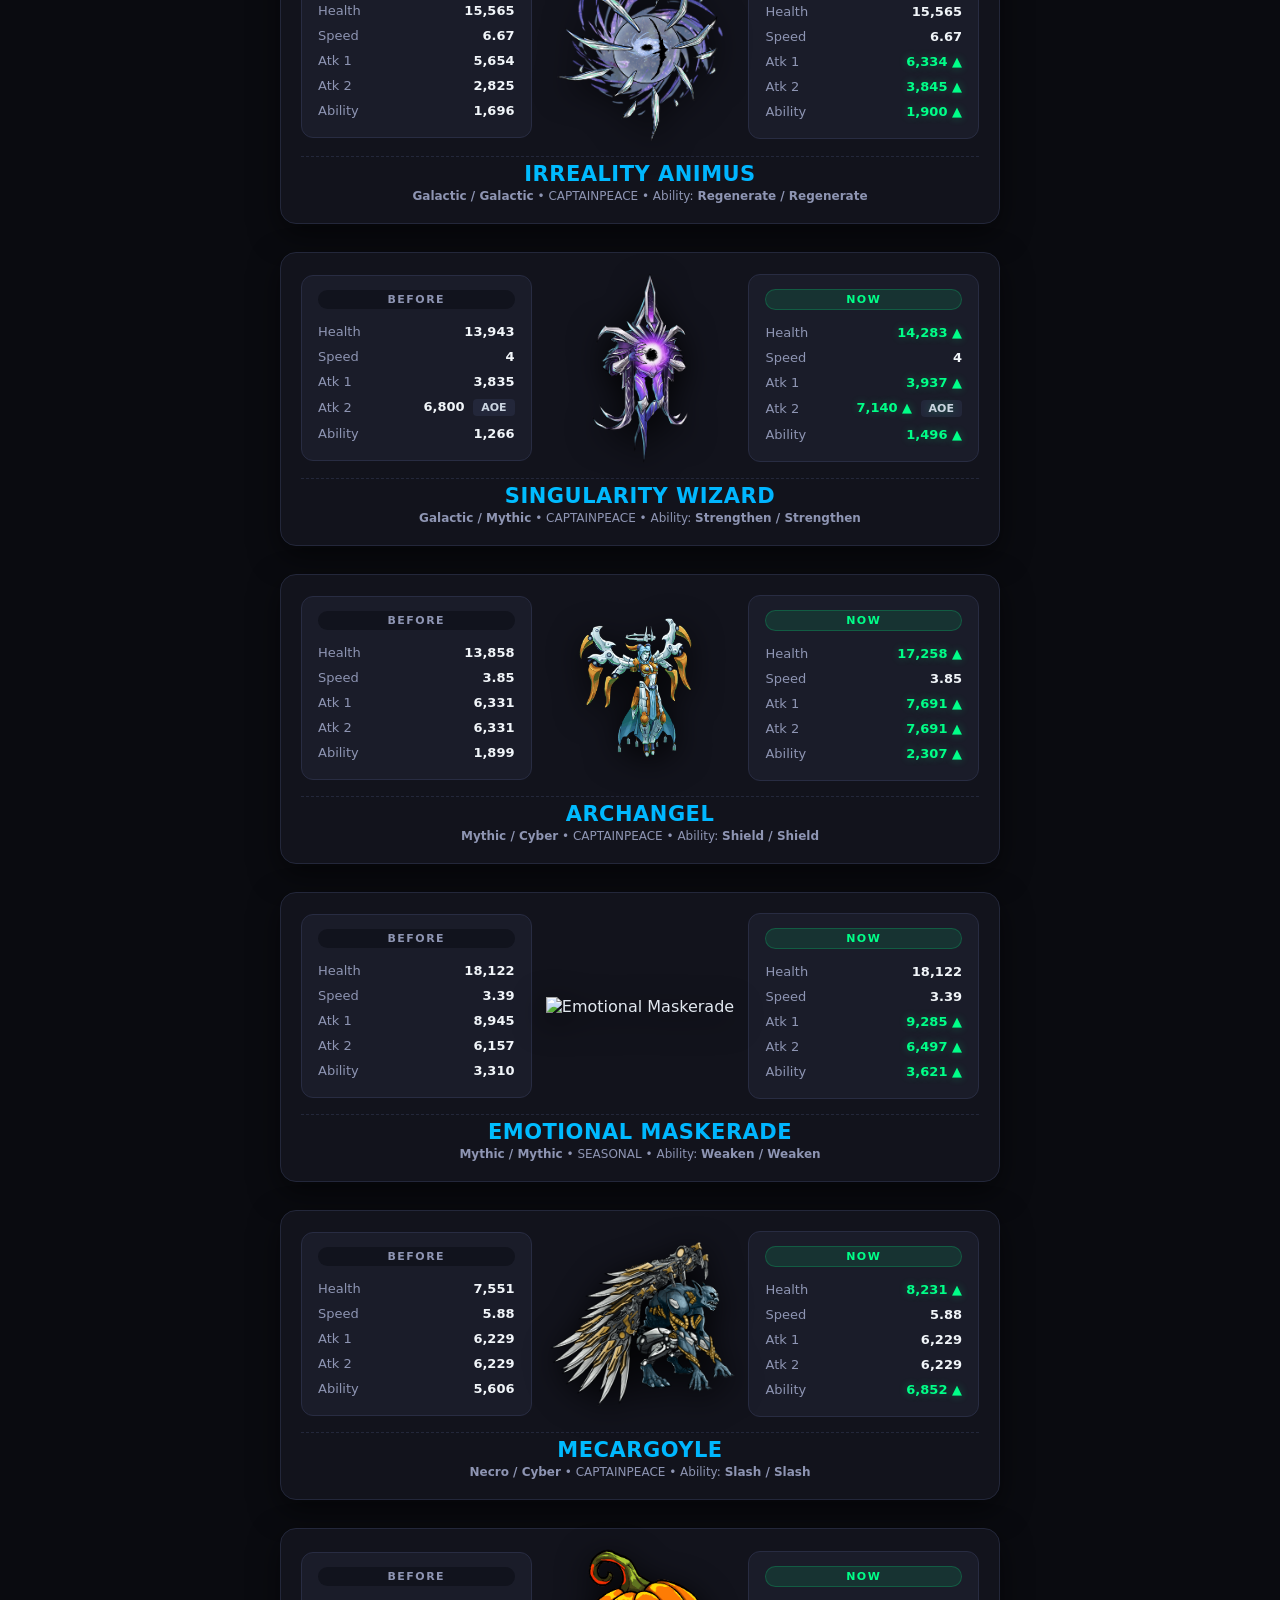
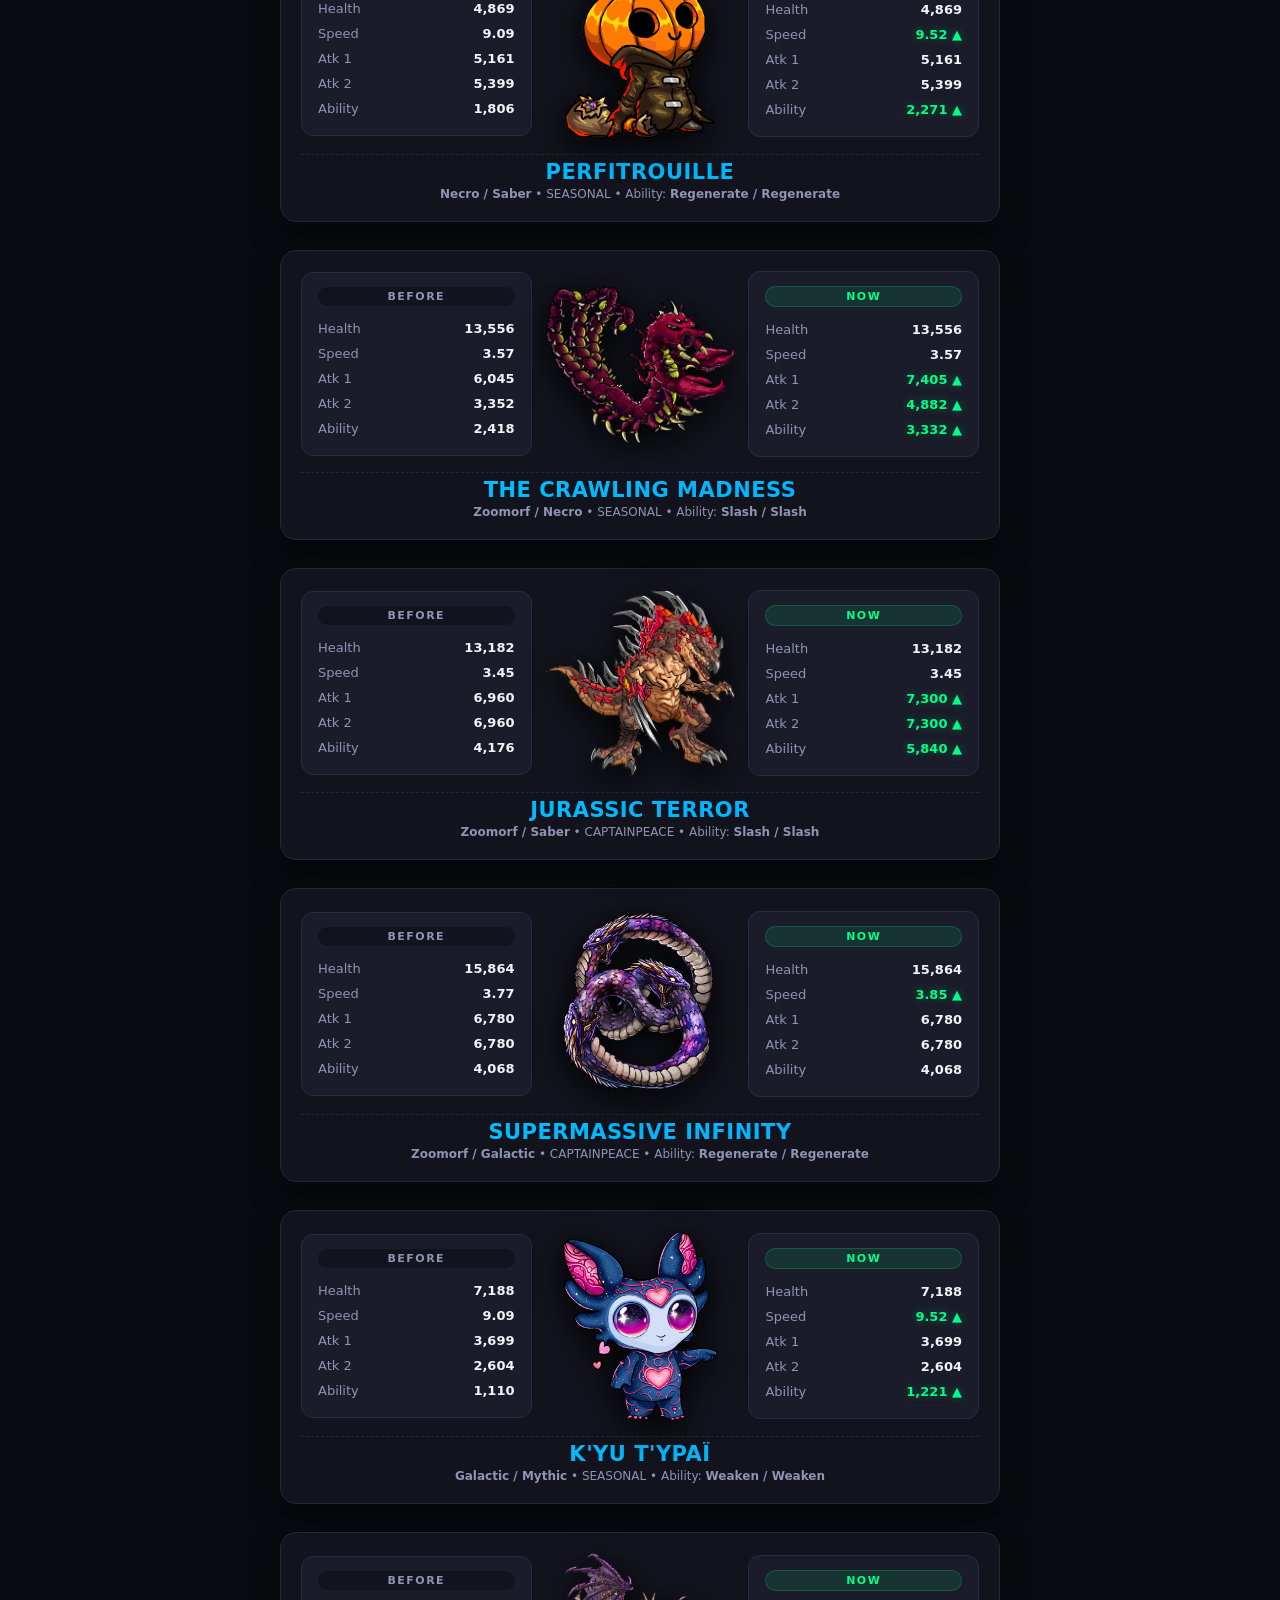
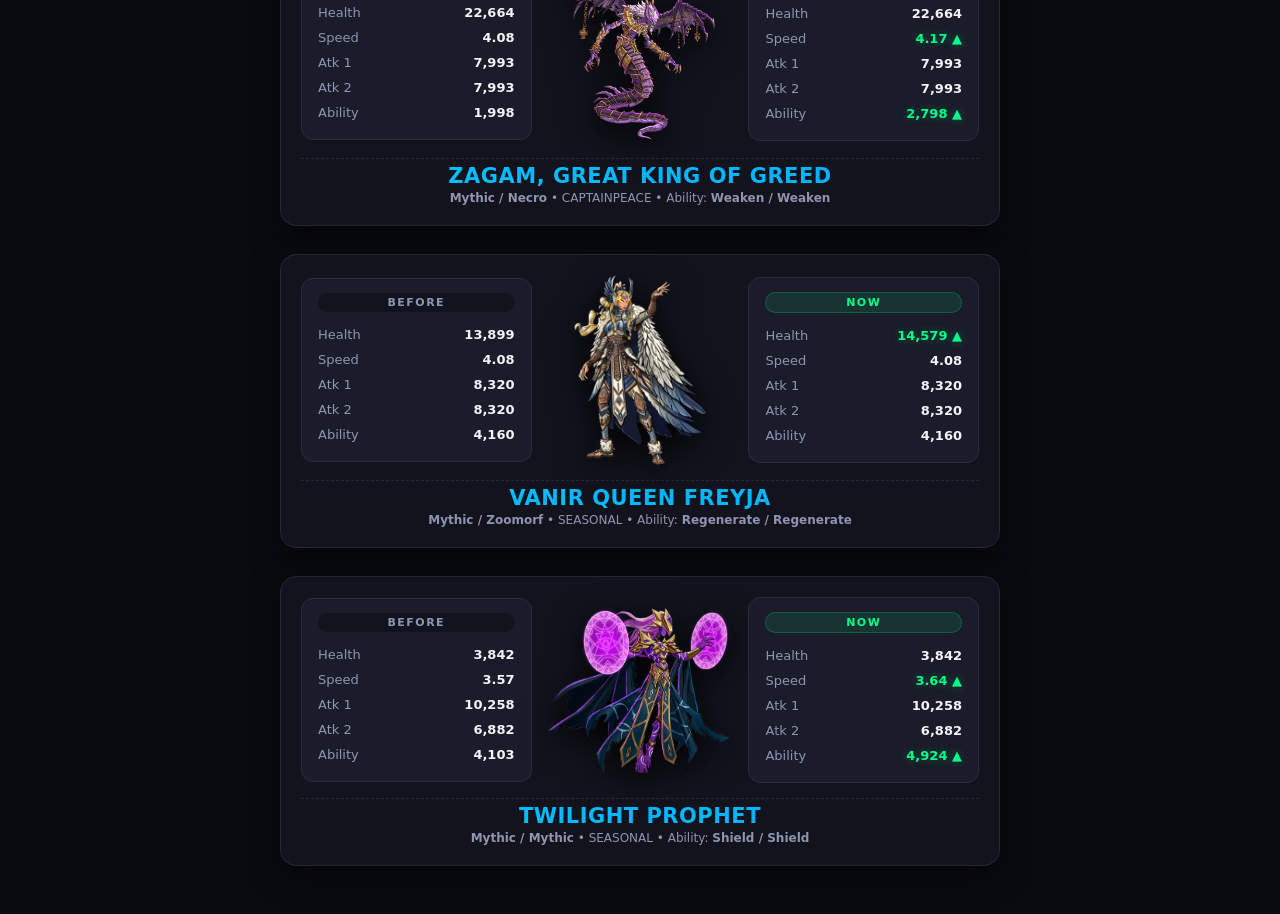
==== commit 479c7f9f: "Update index.html" ====
--- a/index.html
+++ b/index.html
@@ -1,73 +1,469 @@
-<!DOCTYPE html>
+<!doctype html>
 <html lang="en">
 <head>
-    <meta charset="UTF-8">
-    <meta name="viewport" content="width=device-width, initial-scale=1.0">
-    <title>Craft Incentives - Crafting Calendar</title>
-    <link rel="stylesheet" href="styles.css">
+<meta charset="utf-8">
+<meta name="viewport" content="width=device-width, initial-scale=1.0">
+<title>Modified Mutants Preview - MGG</title>
+<style>
+:root {
+    --bg-dark: #0a0b10;
+    --card-bg: #12131c;
+    --panel-bg: #1a1c29;
+    --accent-gold: linear-gradient(135deg, #00c3ff, #00aeff);
+    --green-up: #00ff88;
+    --red-down: #ff3366;
+    --text-muted: #8e95b3;
+}
+
+body {
+    font-family: 'Inter', system-ui, -apple-system, sans-serif;
+    background: var(--bg-dark);
+    background-image: radial-gradient(circle at 50% 0%, #1d2136 0%, var(--bg-dark) 70%);
+    color: #e2e8f0;
+    padding: 40px 20px;
+    display: flex;
+    flex-direction: column;
+    align-items: center;
+    min-height: 100vh;
+}
+
+.header-bar {
+    width: 100%;
+    max-width: 720px;
+    margin-bottom: 25px;
+    text-align: center;
+}
+
+.header-bar h2 {
+    font-size: 24px;
+    letter-spacing: 0.5px;
+    margin-bottom: 15px;
+}
+
+/* Navigation Link back */
+.nav-back {
+    display: inline-block;
+    margin-bottom: 15px;
+    color: #00c3ff;
+    text-decoration: none;
+    font-weight: bold;
+    font-size: 14px;
+}
+.nav-back:hover {
+    text-decoration: underline;
+}
+
+/* Level Selector */
+.level-selector {
+    display: flex;
+    justify-content: center;
+    gap: 10px;
+    margin-bottom: 15px;
+}
+
+.lvl-btn {
+    background: #1a1c29;
+    border: 1px solid #2e334d;
+    color: var(--text-muted);
+    padding: 8px 16px;
+    border-radius: 8px;
+    font-weight: 700;
+    font-size: 13px;
+    cursor: pointer;
+    transition: all 0.2s ease;
+}
+
+.lvl-btn:hover {
+    border-color: #00ccff;
+    color: #fff;
+}
+
+.lvl-btn.active {
+    background: #00c3ff;
+    color: #0a0b10;
+    border-color: #00c3ff;
+    box-shadow: 0 0 12px rgba(0, 195, 255, 0.4);
+}
+
+input#search {
+    width: 100%;
+    padding: 14px 18px;
+    background: rgba(26, 28, 41, 0.8);
+    border: 1px solid #2e334d;
+    border-radius: 10px;
+    color: #fff;
+    font-size: 14px;
+    outline: none;
+    box-sizing: border-box;
+    transition: all 0.3s ease;
+}
+
+input#search:focus {
+    border-color: #00ccff;
+    box-shadow: 0 0 12px rgba(0, 204, 255, 0.2);
+}
+
+.cards-container {
+    display: flex;
+    flex-direction: column;
+    gap: 28px;
+    width: 100%;
+    max-width: 720px;
+}
+
+/* GAMER / UI CARD STYLE */
+.card {
+    background: var(--card-bg);
+    border: 1px solid #23273a;
+    border-radius: 16px;
+    padding: 20px;
+    box-shadow: 0 10px 30px rgba(0, 0, 0, 0.5);
+    display: flex;
+    flex-direction: column;
+    gap: 15px;
+    position: relative;
+    transition: transform 0.2s ease, border-color 0.2s ease;
+}
+
+.card:hover {
+    transform: translateY(-2px);
+    border-color: #3b4263;
+}
+
+.card-body {
+    display: flex;
+    justify-content: space-between;
+    align-items: center;
+    gap: 12px;
+}
+
+/* STATS PANELS */
+.stats-panel {
+    background: var(--panel-bg);
+    border: 1px solid #282c42;
+    border-radius: 12px;
+    padding: 14px 16px;
+    width: 34%;
+    box-sizing: border-box;
+}
+
+.panel-title {
+    text-align: center;
+    font-weight: 700;
+    font-size: 11px;
+    letter-spacing: 1.5px;
+    margin-bottom: 10px;
+    padding: 3px 8px;
+    border-radius: 20px;
+    background: #11131d;
+    color: var(--text-muted);
+}
+
+.panel-title.now {
+    background: rgba(0, 255, 136, 0.1);
+    color: var(--green-up);
+    border: 1px solid rgba(0, 255, 136, 0.2);
+}
+
+.stats-panel table {
+    width: 100%;
+    border-collapse: collapse;
+}
+
+.stats-panel td {
+    padding: 5px 0;
+    font-size: 13px;
+}
+
+.lbl {
+    color: var(--text-muted);
+    font-weight: 500;
+}
+
+.val {
+    text-align: right;
+    font-weight: 700;
+    color: #f1f5f9;
+}
+
+/* HIGHLIGHT STATS WITH GLOW */
+.val.up {
+    color: var(--green-up);
+    text-shadow: 0 0 8px rgba(0, 255, 136, 0.3);
+}
+
+.val.down {
+    color: var(--red-down);
+    text-shadow: 0 0 8px rgba(255, 51, 102, 0.3);
+}
+
+/* CENTRAL IMAGE CONTAINER */
+.image-panel {
+    width: 28%;
+    display: flex;
+    justify-content: center;
+    align-items: center;
+    position: relative;
+}
+
+.image-panel img {
+    max-width: 100%;
+    max-height: 190px;
+    object-fit: contain;
+    filter: drop-shadow(0 8px 16px rgba(0,0,0,0.9));
+}
+
+/* CARD FOOTER */
+.card-footer {
+    text-align: center;
+    padding-top: 5px;
+    border-top: 1px dashed #23273a;
+}
+
+.mutant-name {
+    font-size: 21px;
+    font-weight: 900;
+    background: var(--accent-gold);
+    -webkit-background-clip: text;
+    -webkit-text-fill-color: transparent;
+    letter-spacing: 0.5px;
+    text-transform: uppercase;
+}
+
+.mutant-sub {
+    font-size: 12px;
+    color: var(--text-muted);
+    margin-top: 3px;
+    font-weight: 500;
+}
+
+.badge-tag {
+    display: inline-block;
+    background: #23273a;
+    color: #cbd5e1;
+    padding: 2px 8px;
+    border-radius: 4px;
+    font-size: 11px;
+    margin-left: 4px;
+}
+
+.error-msg {
+    background: rgba(255, 51, 102, 0.1);
+    border: 1px solid var(--red-down);
+    color: #ff3366;
+    padding: 20px;
+    border-radius: 10px;
+    text-align: center;
+}
+</style>
 </head>
 <body>
-    <header>
-        <div class="header-content">
-            <a href="#" class="logo">
-                <span>🎯</span>
-                <span>Craft Incentives</span>
-            </a>
-            <nav>
-                <a href="#" class="nav-link active" data-page="incentivos">Incentives</a>
-                <!-- Nueva enlace de navegación -->
-                <a href="changes_balance.html" class="nav-link">Changes Balance</a>
-            </nav>
+
+<div class="header-bar">
+    <a href="index.html" class="nav-back">← Back to Incentives</a>
+    <h2 id="total-count">Modified Specimens (0)</h2>
+    
+    <!-- Level Buttons -->
+    <div class="level-selector">
+        <button class="lvl-btn active" onclick="changeLevel('25')">Lvl 25</button>
+        <button class="lvl-btn" onclick="changeLevel('100')">Lvl 100</button>
+        <button class="lvl-btn" onclick="changeLevel('150')">Lvl 150</button>
+        <button class="lvl-btn" onclick="changeLevel('200')">Lvl 200</button>
+    </div>
+
+    <input type="text" id="search" onkeyup="filterCards()" placeholder="Search by mutant, genes, type, or ability...">
+</div>
+
+<div class="cards-container" id="container">
+    <!-- Cards will be dynamically generated here -->
+</div>
+
+<script>
+let globalData = {};
+let currentLevel = '25';
+
+// Gene Mapping Dictionary
+const geneMap = {
+    'A': 'Cyber',
+    'B': 'Necro',
+    'C': 'Saber',
+    'D': 'Zoomorf',
+    'E': 'Galactic',
+    'F': 'Mythic'
+};
+
+function getGenesFromSpecimen(specimenId) {
+    const code = specimenId.replace(/^Specimen_/i, '').split('_')[0].toUpperCase();
+    if (code.length >= 2) {
+        const gene1 = geneMap[code[0]] || code[0];
+        const gene2 = geneMap[code[1]] || code[1];
+        return `${gene1} / ${gene2}`;
+    } else if (code.length === 1) {
+        return geneMap[code[0]] || code[0];
+    }
+    return 'Unknown';
+}
+
+function formatNum(num) {
+    return Number(num).toLocaleString('en-US');
+}
+
+async function loadMutants() {
+    try {
+        const response = await fetch('./mutantes_modificados.json');
+        
+        if (!response.ok) {
+            throw new Error(`HTTP error! status: ${response.status}`);
+        }
+        
+        globalData = await response.json();
+        
+        const count = Object.keys(globalData).length;
+        document.getElementById('total-count').textContent = `Modified Specimens (${count})`;
+
+        renderCards();
+    } catch (e) {
+        console.error("Error loading mutantes_modificados.json:", e);
+        document.getElementById('container').innerHTML = `
+            <div class="error-msg">
+                <h3>Error reading data</h3>
+                <p>Could not load <code>mutantes_modificados.json</code>.</p>
+                <p>Make sure the JSON file exists in the root folder of your repository.</p>
+            </div>`;
+    }
+}
+
+function changeLevel(lvl) {
+    currentLevel = lvl;
+    document.querySelectorAll('.lvl-btn').forEach(btn => {
+        btn.classList.toggle('active', btn.textContent.includes(lvl));
+    });
+    renderCards();
+}
+
+function renderCards() {
+    const container = document.getElementById('container');
+    container.innerHTML = '';
+
+    for (const [specimenId, item] of Object.entries(globalData)) {
+        const oldData = item.old || {};
+        const newData = item.new || {};
+
+        const rawName = newData.Name || specimenId;
+        const name = rawName.replace(/\s*\(Basic\)/gi, '').trim();
+
+        const cleanImgName = specimenId.replace(/^Specimen_/i, '').toLowerCase();
+        const imagePath = `images/${cleanImgName}.png`;
+
+        const genes = getGenesFromSpecimen(specimenId);
+
+        const type = newData.Type || 'N/A';
+        const ability = newData.Name_of_Ability || 'N/A';
+        const isAOE = newData.Multiple && (newData.Multiple.toLowerCase().includes('multi') || newData.Multiple.toLowerCase().includes('1p'));
+        const aoeBadge = isAOE ? ' <span class="badge-tag">AOE</span>' : '';
+
+        const oldLvl = (oldData.levels && oldData.levels[currentLevel]) || {};
+        const newLvl = (newData.levels && newData.levels[currentLevel]) || {};
+
+        function getStatRow(label, oldVal, newVal, isFloat = false) {
+            let cls = '';
+            let symbol = '';
+
+            if (newVal > oldVal) {
+                cls = 'up';
+                symbol = ' ▲';
+            } else if (newVal < oldVal) {
+                cls = 'down';
+                symbol = ' ▼';
+            }
+
+            const oldFormatted = isFloat ? oldVal : formatNum(oldVal);
+            const newFormatted = isFloat ? newVal : formatNum(newVal);
+
+            return {
+                oldHtml: `<tr><td class="lbl">${label}</td><td class="val">${oldFormatted}</td></tr>`,
+                newHtml: `<tr><td class="lbl">${label}</td><td class="val ${cls}">${newFormatted}${symbol}</td></tr>`
+            };
+        }
+
+        function getAtk2Row(oldVal, newVal) {
+            let cls = '';
+            let symbol = '';
+            if (newVal > oldVal) { cls = 'up'; symbol = ' ▲'; }
+            else if (newVal < oldVal) { cls = 'down'; symbol = ' ▼'; }
+
+            return {
+                oldHtml: `<tr><td class="lbl">Atk 2</td><td class="val">${formatNum(oldVal)}${aoeBadge}</td></tr>`,
+                newHtml: `<tr><td class="lbl">Atk 2</td><td class="val ${cls}">${formatNum(newVal)}${symbol}${aoeBadge}</td></tr>`
+            };
+        }
+
+        const life = getStatRow('Health', oldLvl.Life || 0, newLvl.Life || 0);
+        const speed = getStatRow('Speed', oldData.Speed || 0, newData.Speed || 0, true);
+        const atk1 = getStatRow('Atk 1', oldLvl.Atk1 || 0, newLvl.Atk1 || 0);
+        const atk2 = getAtk2Row(oldLvl.Atk2 || 0, newLvl.Atk2 || 0);
+        const hab = getStatRow('Ability', oldLvl.Ability_Atk1_pct || 0, newLvl.Ability_Atk1_pct || 0);
+
+        const searchKeywords = `${name} ${genes} ${type} ${ability} ${specimenId} ${cleanImgName}`.toLowerCase();
+
+        const cardHtml = `
+        <div class="card" data-search="${searchKeywords}">
+            <div class="card-body">
+                <!-- BEFORE -->
+                <div class="stats-panel">
+                    <div class="panel-title">BEFORE</div>
+                    <table>
+                        ${life.oldHtml}
+                        ${speed.oldHtml}
+                        ${atk1.oldHtml}
+                        ${atk2.oldHtml}
+                        ${hab.oldHtml}
+                    </table>
+                </div>
+
+                <!-- IMAGE -->
+                <div class="image-panel">
+                    <img src="${imagePath}" alt="${name}" onerror="this.onerror=null; this.src='https://via.placeholder.com/150x180/1a1c29/00c3ff?text=${encodeURIComponent(name)}';">
+                </div>
+
+                <!-- NOW -->
+                <div class="stats-panel">
+                    <div class="panel-title now">NOW</div>
+                    <table>
+                        ${life.newHtml}
+                        ${speed.newHtml}
+                        ${atk1.newHtml}
+                        ${atk2.newHtml}
+                        ${hab.newHtml}
+                    </table>
+                </div>
+            </div>
+
+            <!-- FOOTER -->
+            <div class="card-footer">
+                <div class="mutant-name">${name}</div>
+                <div class="mutant-sub"><b>${genes}</b> • ${type} • Ability: <b>${ability}</b></div>
+            </div>
         </div>
-    </header>
-
-    <main>
-        <!-- INCENTIVES PAGE -->
-        <div id="incentivos" class="page-content active">
-            <section class="incentives-section">
-                <div class="hero">
-                    <h1>Craft Incentives Calendar</h1>
-                    <p>Track events, rewards, and releases with a clean real-time countdown layout.</p>
-                </div>
-
-                <!-- Timezone Configuration -->
-                <div class="timezone-section">
-                    <h3>⏰ Timezone Configuration</h3>
-                    <div class="timezone-control">
-                        <label for="timezoneSelect">Select your timezone:</label>
-                        <select id="timezoneSelect"></select>
-                        <span id="detectedTimezone"></span>
-                    </div>
-                </div>
-
-                <!-- Search Incentive -->
-                <div class="search-section">
-                    <h3>🔍 Search incentive</h3>
-                    <div class="search-control">
-                        <select id="searchIncentive" style="width: 100%;"></select>
-                    </div>
-                    <div id="searchResultsContainer"></div>
-                </div>
-
-                <!-- Current Active Incentive -->
-                <div id="currentIncentiveContainer"></div>
-
-                <!-- Upcoming Incentives -->
-                <div>
-                    <h2 class="section-title">📅 Upcoming incentives</h2>
-                    <div id="incentivosContainer"></div>
-                </div>
-
-                <!-- Load More -->
-                <div id="loadMoreSection"></div>
-            </section>
-        </div>
-    </main>
-
-    <footer style="text-align: center; padding: 2rem 1rem; color: #999; border-top: 1px solid #e0e0e0; margin-top: 2rem;">
-        <p>&copy; 2026 Craft Incentives. Real-time crafting calendar for Mutants.</p>
-    </footer>
-
-    <script type="module" src="js/main.js"></script>
+        `;
+
+        container.insertAdjacentHTML('beforeend', cardHtml);
+    }
+
+    filterCards();
+}
+
+function filterCards() {
+    let q = document.getElementById('search').value.toLowerCase();
+    let cards = document.querySelectorAll('.card');
+    cards.forEach(card => {
+        let text = card.getAttribute('data-search');
+        card.style.display = text.includes(q) ? 'flex' : 'none';
+    });
+}
+
+document.addEventListener('DOMContentLoaded', loadMutants);
+</script>
+
 </body>
 </html>
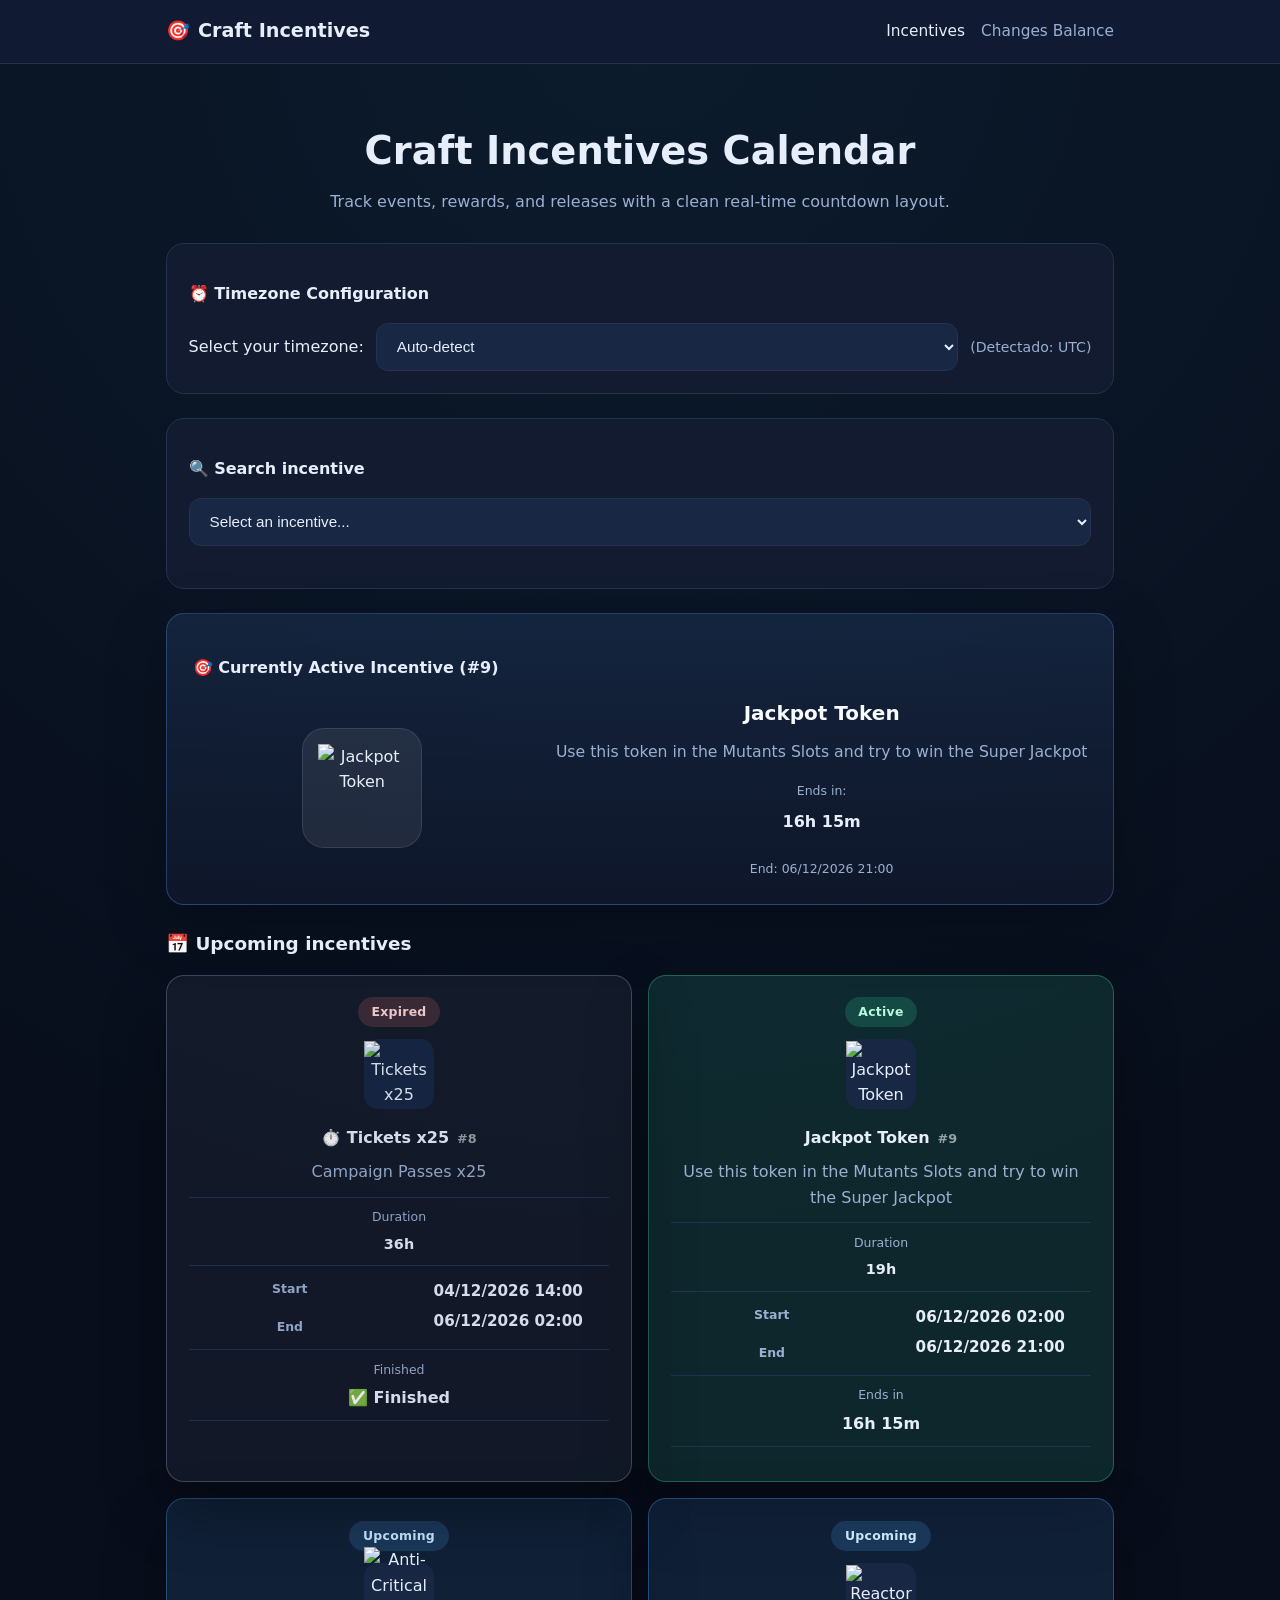
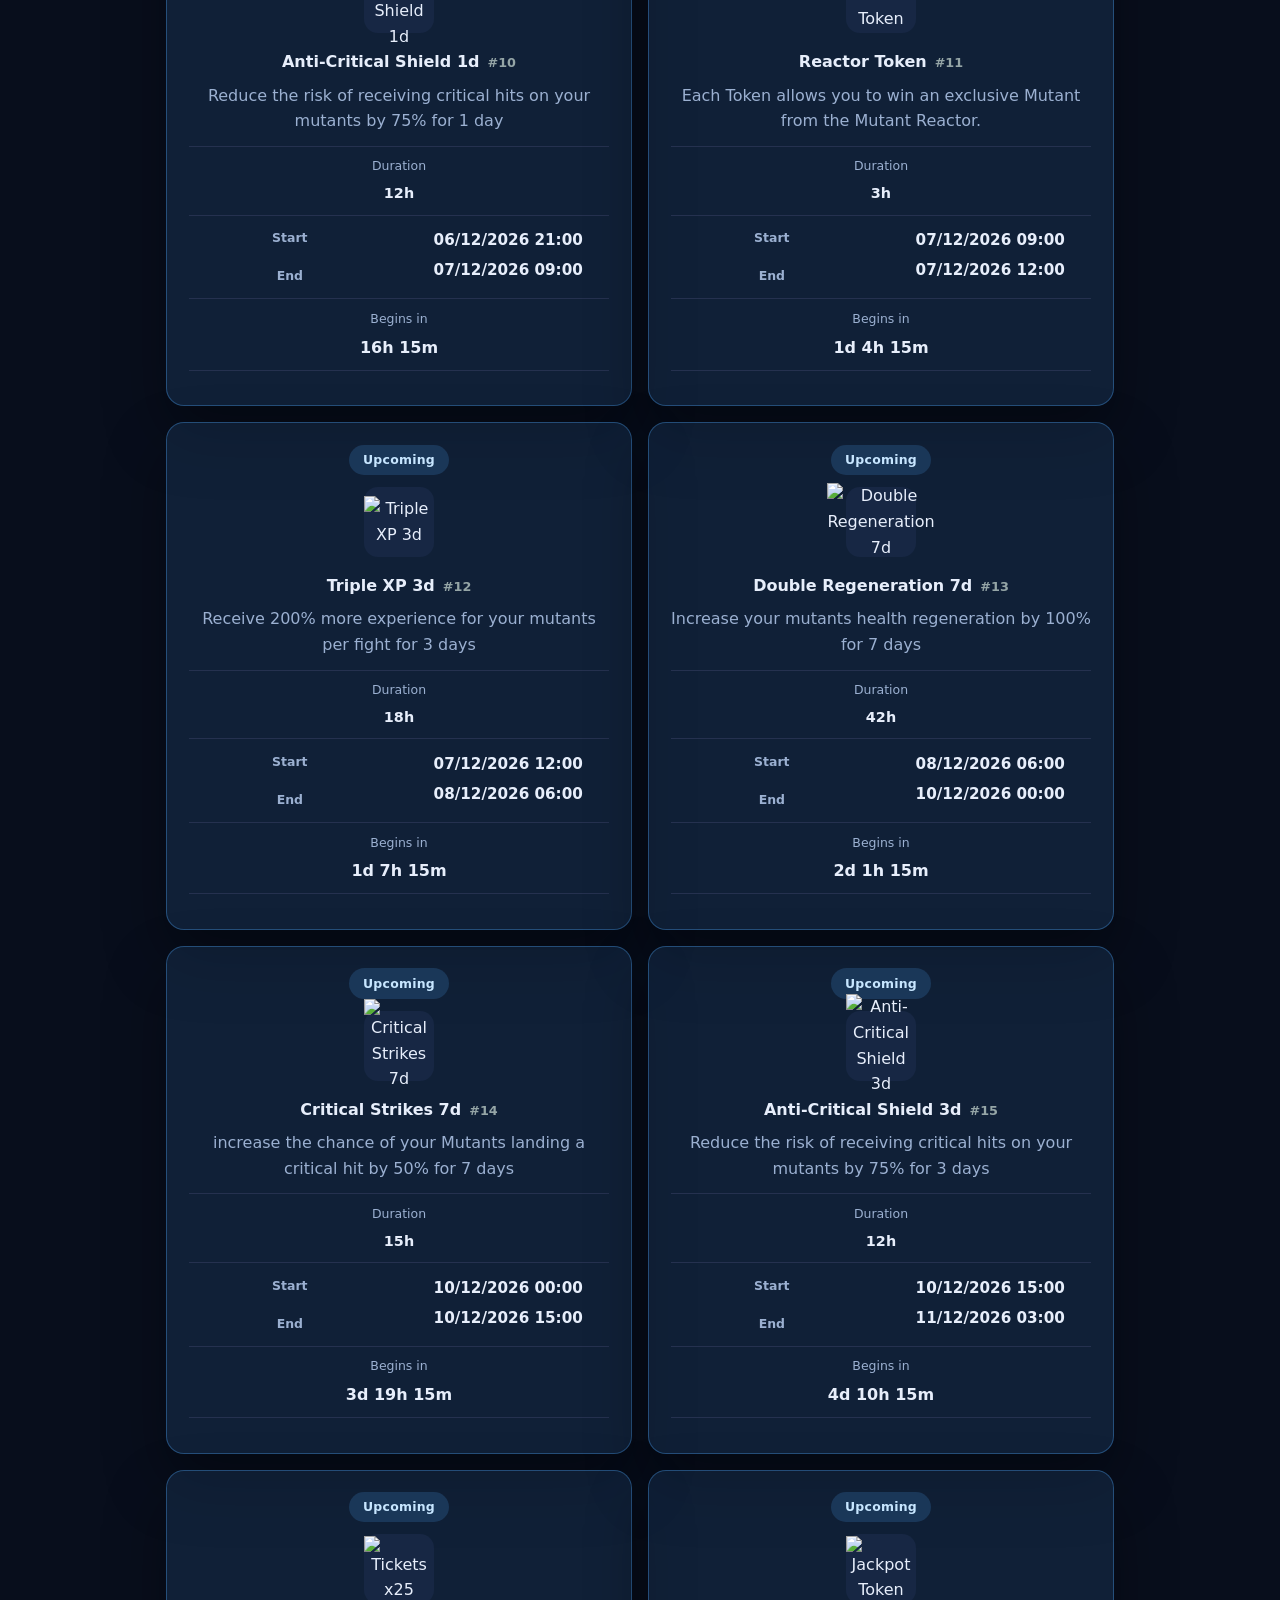
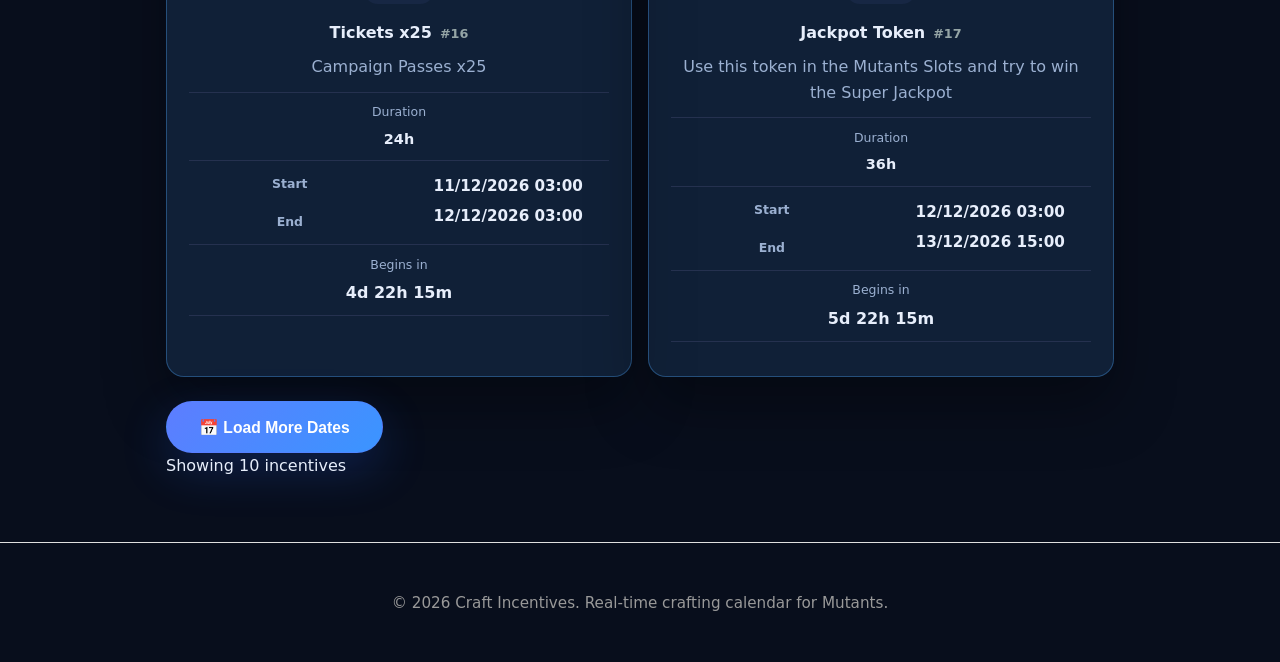
==== commit eb2f2806: "Update index.html" ====
--- a/index.html
+++ b/index.html
@@ -1,469 +1,73 @@
-<!doctype html>
+<!DOCTYPE html>
 <html lang="en">
 <head>
-<meta charset="utf-8">
-<meta name="viewport" content="width=device-width, initial-scale=1.0">
-<title>Modified Mutants Preview - MGG</title>
-<style>
-:root {
-    --bg-dark: #0a0b10;
-    --card-bg: #12131c;
-    --panel-bg: #1a1c29;
-    --accent-gold: linear-gradient(135deg, #00c3ff, #00aeff);
-    --green-up: #00ff88;
-    --red-down: #ff3366;
-    --text-muted: #8e95b3;
-}
-
-body {
-    font-family: 'Inter', system-ui, -apple-system, sans-serif;
-    background: var(--bg-dark);
-    background-image: radial-gradient(circle at 50% 0%, #1d2136 0%, var(--bg-dark) 70%);
-    color: #e2e8f0;
-    padding: 40px 20px;
-    display: flex;
-    flex-direction: column;
-    align-items: center;
-    min-height: 100vh;
-}
-
-.header-bar {
-    width: 100%;
-    max-width: 720px;
-    margin-bottom: 25px;
-    text-align: center;
-}
-
-.header-bar h2 {
-    font-size: 24px;
-    letter-spacing: 0.5px;
-    margin-bottom: 15px;
-}
-
-/* Navigation Link back */
-.nav-back {
-    display: inline-block;
-    margin-bottom: 15px;
-    color: #00c3ff;
-    text-decoration: none;
-    font-weight: bold;
-    font-size: 14px;
-}
-.nav-back:hover {
-    text-decoration: underline;
-}
-
-/* Level Selector */
-.level-selector {
-    display: flex;
-    justify-content: center;
-    gap: 10px;
-    margin-bottom: 15px;
-}
-
-.lvl-btn {
-    background: #1a1c29;
-    border: 1px solid #2e334d;
-    color: var(--text-muted);
-    padding: 8px 16px;
-    border-radius: 8px;
-    font-weight: 700;
-    font-size: 13px;
-    cursor: pointer;
-    transition: all 0.2s ease;
-}
-
-.lvl-btn:hover {
-    border-color: #00ccff;
-    color: #fff;
-}
-
-.lvl-btn.active {
-    background: #00c3ff;
-    color: #0a0b10;
-    border-color: #00c3ff;
-    box-shadow: 0 0 12px rgba(0, 195, 255, 0.4);
-}
-
-input#search {
-    width: 100%;
-    padding: 14px 18px;
-    background: rgba(26, 28, 41, 0.8);
-    border: 1px solid #2e334d;
-    border-radius: 10px;
-    color: #fff;
-    font-size: 14px;
-    outline: none;
-    box-sizing: border-box;
-    transition: all 0.3s ease;
-}
-
-input#search:focus {
-    border-color: #00ccff;
-    box-shadow: 0 0 12px rgba(0, 204, 255, 0.2);
-}
-
-.cards-container {
-    display: flex;
-    flex-direction: column;
-    gap: 28px;
-    width: 100%;
-    max-width: 720px;
-}
-
-/* GAMER / UI CARD STYLE */
-.card {
-    background: var(--card-bg);
-    border: 1px solid #23273a;
-    border-radius: 16px;
-    padding: 20px;
-    box-shadow: 0 10px 30px rgba(0, 0, 0, 0.5);
-    display: flex;
-    flex-direction: column;
-    gap: 15px;
-    position: relative;
-    transition: transform 0.2s ease, border-color 0.2s ease;
-}
-
-.card:hover {
-    transform: translateY(-2px);
-    border-color: #3b4263;
-}
-
-.card-body {
-    display: flex;
-    justify-content: space-between;
-    align-items: center;
-    gap: 12px;
-}
-
-/* STATS PANELS */
-.stats-panel {
-    background: var(--panel-bg);
-    border: 1px solid #282c42;
-    border-radius: 12px;
-    padding: 14px 16px;
-    width: 34%;
-    box-sizing: border-box;
-}
-
-.panel-title {
-    text-align: center;
-    font-weight: 700;
-    font-size: 11px;
-    letter-spacing: 1.5px;
-    margin-bottom: 10px;
-    padding: 3px 8px;
-    border-radius: 20px;
-    background: #11131d;
-    color: var(--text-muted);
-}
-
-.panel-title.now {
-    background: rgba(0, 255, 136, 0.1);
-    color: var(--green-up);
-    border: 1px solid rgba(0, 255, 136, 0.2);
-}
-
-.stats-panel table {
-    width: 100%;
-    border-collapse: collapse;
-}
-
-.stats-panel td {
-    padding: 5px 0;
-    font-size: 13px;
-}
-
-.lbl {
-    color: var(--text-muted);
-    font-weight: 500;
-}
-
-.val {
-    text-align: right;
-    font-weight: 700;
-    color: #f1f5f9;
-}
-
-/* HIGHLIGHT STATS WITH GLOW */
-.val.up {
-    color: var(--green-up);
-    text-shadow: 0 0 8px rgba(0, 255, 136, 0.3);
-}
-
-.val.down {
-    color: var(--red-down);
-    text-shadow: 0 0 8px rgba(255, 51, 102, 0.3);
-}
-
-/* CENTRAL IMAGE CONTAINER */
-.image-panel {
-    width: 28%;
-    display: flex;
-    justify-content: center;
-    align-items: center;
-    position: relative;
-}
-
-.image-panel img {
-    max-width: 100%;
-    max-height: 190px;
-    object-fit: contain;
-    filter: drop-shadow(0 8px 16px rgba(0,0,0,0.9));
-}
-
-/* CARD FOOTER */
-.card-footer {
-    text-align: center;
-    padding-top: 5px;
-    border-top: 1px dashed #23273a;
-}
-
-.mutant-name {
-    font-size: 21px;
-    font-weight: 900;
-    background: var(--accent-gold);
-    -webkit-background-clip: text;
-    -webkit-text-fill-color: transparent;
-    letter-spacing: 0.5px;
-    text-transform: uppercase;
-}
-
-.mutant-sub {
-    font-size: 12px;
-    color: var(--text-muted);
-    margin-top: 3px;
-    font-weight: 500;
-}
-
-.badge-tag {
-    display: inline-block;
-    background: #23273a;
-    color: #cbd5e1;
-    padding: 2px 8px;
-    border-radius: 4px;
-    font-size: 11px;
-    margin-left: 4px;
-}
-
-.error-msg {
-    background: rgba(255, 51, 102, 0.1);
-    border: 1px solid var(--red-down);
-    color: #ff3366;
-    padding: 20px;
-    border-radius: 10px;
-    text-align: center;
-}
-</style>
+    <meta charset="UTF-8">
+    <meta name="viewport" content="width=device-width, initial-scale=1.0">
+    <title>Craft Incentives - Crafting Calendar</title>
+    <link rel="stylesheet" href="styles.css">
 </head>
 <body>
+    <header>
+        <div class="header-content">
+            <a href="#" class="logo">
+                <span>🎯</span>
+                <span>Craft Incentives</span>
+            </a>
+            <nav>
+                <a href="#" class="nav-link active" data-page="incentivos">Incentives</a>
+                <!-- Nueva enlace de navegación -->
+                <a href="changes_balance.html" class="nav-link">Changes Balance</a>
+            </nav>
+        </div>
+    </header>
 
-<div class="header-bar">
-    <a href="index.html" class="nav-back">← Back to Incentives</a>
-    <h2 id="total-count">Modified Specimens (0)</h2>
-    
-    <!-- Level Buttons -->
-    <div class="level-selector">
-        <button class="lvl-btn active" onclick="changeLevel('25')">Lvl 25</button>
-        <button class="lvl-btn" onclick="changeLevel('100')">Lvl 100</button>
-        <button class="lvl-btn" onclick="changeLevel('150')">Lvl 150</button>
-        <button class="lvl-btn" onclick="changeLevel('200')">Lvl 200</button>
-    </div>
-
-    <input type="text" id="search" onkeyup="filterCards()" placeholder="Search by mutant, genes, type, or ability...">
-</div>
-
-<div class="cards-container" id="container">
-    <!-- Cards will be dynamically generated here -->
-</div>
-
-<script>
-let globalData = {};
-let currentLevel = '25';
-
-// Gene Mapping Dictionary
-const geneMap = {
-    'A': 'Cyber',
-    'B': 'Necro',
-    'C': 'Saber',
-    'D': 'Zoomorf',
-    'E': 'Galactic',
-    'F': 'Mythic'
-};
-
-function getGenesFromSpecimen(specimenId) {
-    const code = specimenId.replace(/^Specimen_/i, '').split('_')[0].toUpperCase();
-    if (code.length >= 2) {
-        const gene1 = geneMap[code[0]] || code[0];
-        const gene2 = geneMap[code[1]] || code[1];
-        return `${gene1} / ${gene2}`;
-    } else if (code.length === 1) {
-        return geneMap[code[0]] || code[0];
-    }
-    return 'Unknown';
-}
-
-function formatNum(num) {
-    return Number(num).toLocaleString('en-US');
-}
-
-async function loadMutants() {
-    try {
-        const response = await fetch('./mutantes_modificados.json');
-        
-        if (!response.ok) {
-            throw new Error(`HTTP error! status: ${response.status}`);
-        }
-        
-        globalData = await response.json();
-        
-        const count = Object.keys(globalData).length;
-        document.getElementById('total-count').textContent = `Modified Specimens (${count})`;
-
-        renderCards();
-    } catch (e) {
-        console.error("Error loading mutantes_modificados.json:", e);
-        document.getElementById('container').innerHTML = `
-            <div class="error-msg">
-                <h3>Error reading data</h3>
-                <p>Could not load <code>mutantes_modificados.json</code>.</p>
-                <p>Make sure the JSON file exists in the root folder of your repository.</p>
-            </div>`;
-    }
-}
-
-function changeLevel(lvl) {
-    currentLevel = lvl;
-    document.querySelectorAll('.lvl-btn').forEach(btn => {
-        btn.classList.toggle('active', btn.textContent.includes(lvl));
-    });
-    renderCards();
-}
-
-function renderCards() {
-    const container = document.getElementById('container');
-    container.innerHTML = '';
-
-    for (const [specimenId, item] of Object.entries(globalData)) {
-        const oldData = item.old || {};
-        const newData = item.new || {};
-
-        const rawName = newData.Name || specimenId;
-        const name = rawName.replace(/\s*\(Basic\)/gi, '').trim();
-
-        const cleanImgName = specimenId.replace(/^Specimen_/i, '').toLowerCase();
-        const imagePath = `images/${cleanImgName}.png`;
-
-        const genes = getGenesFromSpecimen(specimenId);
-
-        const type = newData.Type || 'N/A';
-        const ability = newData.Name_of_Ability || 'N/A';
-        const isAOE = newData.Multiple && (newData.Multiple.toLowerCase().includes('multi') || newData.Multiple.toLowerCase().includes('1p'));
-        const aoeBadge = isAOE ? ' <span class="badge-tag">AOE</span>' : '';
-
-        const oldLvl = (oldData.levels && oldData.levels[currentLevel]) || {};
-        const newLvl = (newData.levels && newData.levels[currentLevel]) || {};
-
-        function getStatRow(label, oldVal, newVal, isFloat = false) {
-            let cls = '';
-            let symbol = '';
-
-            if (newVal > oldVal) {
-                cls = 'up';
-                symbol = ' ▲';
-            } else if (newVal < oldVal) {
-                cls = 'down';
-                symbol = ' ▼';
-            }
-
-            const oldFormatted = isFloat ? oldVal : formatNum(oldVal);
-            const newFormatted = isFloat ? newVal : formatNum(newVal);
-
-            return {
-                oldHtml: `<tr><td class="lbl">${label}</td><td class="val">${oldFormatted}</td></tr>`,
-                newHtml: `<tr><td class="lbl">${label}</td><td class="val ${cls}">${newFormatted}${symbol}</td></tr>`
-            };
-        }
-
-        function getAtk2Row(oldVal, newVal) {
-            let cls = '';
-            let symbol = '';
-            if (newVal > oldVal) { cls = 'up'; symbol = ' ▲'; }
-            else if (newVal < oldVal) { cls = 'down'; symbol = ' ▼'; }
-
-            return {
-                oldHtml: `<tr><td class="lbl">Atk 2</td><td class="val">${formatNum(oldVal)}${aoeBadge}</td></tr>`,
-                newHtml: `<tr><td class="lbl">Atk 2</td><td class="val ${cls}">${formatNum(newVal)}${symbol}${aoeBadge}</td></tr>`
-            };
-        }
-
-        const life = getStatRow('Health', oldLvl.Life || 0, newLvl.Life || 0);
-        const speed = getStatRow('Speed', oldData.Speed || 0, newData.Speed || 0, true);
-        const atk1 = getStatRow('Atk 1', oldLvl.Atk1 || 0, newLvl.Atk1 || 0);
-        const atk2 = getAtk2Row(oldLvl.Atk2 || 0, newLvl.Atk2 || 0);
-        const hab = getStatRow('Ability', oldLvl.Ability_Atk1_pct || 0, newLvl.Ability_Atk1_pct || 0);
-
-        const searchKeywords = `${name} ${genes} ${type} ${ability} ${specimenId} ${cleanImgName}`.toLowerCase();
-
-        const cardHtml = `
-        <div class="card" data-search="${searchKeywords}">
-            <div class="card-body">
-                <!-- BEFORE -->
-                <div class="stats-panel">
-                    <div class="panel-title">BEFORE</div>
-                    <table>
-                        ${life.oldHtml}
-                        ${speed.oldHtml}
-                        ${atk1.oldHtml}
-                        ${atk2.oldHtml}
-                        ${hab.oldHtml}
-                    </table>
+    <main>
+        <!-- INCENTIVES PAGE -->
+        <div id="incentivos" class="page-content active">
+            <section class="incentives-section">
+                <div class="hero">
+                    <h1>Craft Incentives Calendar</h1>
+                    <p>Track events, rewards, and releases with a clean real-time countdown layout.</p>
                 </div>
 
-                <!-- IMAGE -->
-                <div class="image-panel">
-                    <img src="${imagePath}" alt="${name}" onerror="this.onerror=null; this.src='https://via.placeholder.com/150x180/1a1c29/00c3ff?text=${encodeURIComponent(name)}';">
+                <!-- Timezone Configuration -->
+                <div class="timezone-section">
+                    <h3>⏰ Timezone Configuration</h3>
+                    <div class="timezone-control">
+                        <label for="timezoneSelect">Select your timezone:</label>
+                        <select id="timezoneSelect"></select>
+                        <span id="detectedTimezone"></span>
+                    </div>
                 </div>
 
-                <!-- NOW -->
-                <div class="stats-panel">
-                    <div class="panel-title now">NOW</div>
-                    <table>
-                        ${life.newHtml}
-                        ${speed.newHtml}
-                        ${atk1.newHtml}
-                        ${atk2.newHtml}
-                        ${hab.newHtml}
-                    </table>
+                <!-- Search Incentive -->
+                <div class="search-section">
+                    <h3>🔍 Search incentive</h3>
+                    <div class="search-control">
+                        <select id="searchIncentive" style="width: 100%;"></select>
+                    </div>
+                    <div id="searchResultsContainer"></div>
                 </div>
-            </div>
 
-            <!-- FOOTER -->
-            <div class="card-footer">
-                <div class="mutant-name">${name}</div>
-                <div class="mutant-sub"><b>${genes}</b> • ${type} • Ability: <b>${ability}</b></div>
-            </div>
+                <!-- Current Active Incentive -->
+                <div id="currentIncentiveContainer"></div>
+
+                <!-- Upcoming Incentives -->
+                <div>
+                    <h2 class="section-title">📅 Upcoming incentives</h2>
+                    <div id="incentivosContainer"></div>
+                </div>
+
+                <!-- Load More -->
+                <div id="loadMoreSection"></div>
+            </section>
         </div>
-        `;
+    </main>
 
-        container.insertAdjacentHTML('beforeend', cardHtml);
-    }
+    <footer style="text-align: center; padding: 2rem 1rem; color: #999; border-top: 1px solid #e0e0e0; margin-top: 2rem;">
+        <p>&copy; 2026 Craft Incentives. Real-time crafting calendar for Mutants.</p>
+    </footer>
 
-    filterCards();
-}
-
-function filterCards() {
-    let q = document.getElementById('search').value.toLowerCase();
-    let cards = document.querySelectorAll('.card');
-    cards.forEach(card => {
-        let text = card.getAttribute('data-search');
-        card.style.display = text.includes(q) ? 'flex' : 'none';
-    });
-}
-
-document.addEventListener('DOMContentLoaded', loadMutants);
-</script>
-
+    <script type="module" src="js/main.js"></script>
 </body>
 </html>
--- a/styles.css
+++ b/styles.css
@@ -0,0 +1,656 @@
+:root {
+    color-scheme: dark;
+    --bg: #080e1c;
+    --surface: #101b33;
+    --text: #e7eefb;
+    --muted: #9bb0d1;
+    --border: #25314f;
+    --card: #121b30;
+    --card-alt: #172744;
+    --shadow: 0 28px 60px rgba(0, 0, 0, 0.35);
+    --primary: #5f9dfd;
+    --primary-soft: rgba(95, 157, 253, 0.18);
+    --success: #3ad8a0;
+    --info: #4ea5f8;
+    --danger: #fb7676;
+    --footer: #9cb0c8;
+}
+
+body {
+    margin: 0;
+    font-family: Inter, system-ui, -apple-system, BlinkMacSystemFont, 'Segoe UI', Roboto, Arial, sans-serif;
+    background: radial-gradient(circle at top, rgba(56, 189, 248, 0.08), transparent 32%), var(--bg);
+    color: var(--text);
+    line-height: 1.6;
+}
+
+body.light {
+    color-scheme: light;
+    --bg: #f8fafc;
+    --surface: #ffffff;
+    --text: #111827;
+    --muted: #475569;
+    --border: #d1d5db;
+    --card: #ffffff;
+    --card-alt: #f8fafc;
+    --shadow: 0 18px 46px rgba(15, 23, 42, 0.08);
+    --primary: #2563eb;
+    --primary-soft: #eff6ff;
+    --success: #16a34a;
+    --info: #0284c7;
+    --danger: #dc2626;
+    --footer: #64748b;
+}
+
+* {
+    box-sizing: border-box;
+}
+
+header {
+    background: var(--surface);
+    border-bottom: 1px solid var(--border);
+    position: sticky;
+    top: 0;
+    z-index: 100;
+}
+
+.header-content {
+    max-width: 980px;
+    margin: 0 auto;
+    padding: 1rem 1rem;
+    display: flex;
+    justify-content: space-between;
+    align-items: center;
+    gap: 1rem;
+}
+
+.logo {
+    font-size: 1.2rem;
+    font-weight: 700;
+    color: var(--text);
+    text-decoration: none;
+    display: inline-flex;
+    align-items: center;
+    gap: 0.5rem;
+}
+
+.logo:hover {
+    color: var(--primary);
+}
+
+.header-actions {
+    display: flex;
+    align-items: center;
+    gap: 0.85rem;
+    flex-wrap: wrap;
+    justify-content: flex-end;
+}
+
+.theme-toggle {
+    border: 1px solid var(--border);
+    background: var(--card-alt);
+    color: var(--text);
+    border-radius: 999px;
+    padding: 0.55rem 1rem;
+    cursor: pointer;
+    font-size: 0.9rem;
+    transition: background 0.25s ease, border-color 0.25s ease;
+}
+
+.theme-toggle:hover {
+    background: var(--primary-soft);
+    border-color: var(--primary);
+}
+
+nav {
+    display: flex;
+    gap: 1rem;
+}
+
+nav a {
+    color: var(--muted);
+    text-decoration: none;
+    font-size: 0.96rem;
+    transition: color 0.2s ease;
+}
+
+nav a.active,
+nav a:hover {
+    color: var(--text);
+}
+
+main {
+    max-width: 980px;
+    margin: 0 auto;
+    padding: 1.5rem 1rem 2rem;
+}
+
+.page-content {
+    display: none;
+}
+
+.page-content.active {
+    display: block;
+    animation: fadeIn 0.25s ease-in;
+}
+
+@keyframes fadeIn {
+    from { opacity: 0; transform: translateY(8px); }
+    to { opacity: 1; transform: translateY(0); }
+}
+
+.hero {
+    text-align: center;
+    margin-bottom: 1.75rem;
+}
+
+.hero h1 {
+    font-size: clamp(1.8rem, 3vw, 2.4rem);
+    margin-bottom: 0.5rem;
+}
+
+.hero p {
+    font-size: 1rem;
+    color: var(--muted);
+    max-width: 680px;
+    margin: 0 auto;
+}
+
+.section-title {
+    margin: 1.5rem 0 1rem;
+    font-size: 1.15rem;
+    color: var(--text);
+}
+
+.timezone-section,
+.search-section,
+.current-incentive-section,
+.incentivo-card {
+    background: var(--card);
+    border: 1px solid var(--border);
+    border-radius: 18px;
+    padding: 1.35rem;
+}
+
+.timezone-section,
+.search-section {
+    margin-bottom: 1.5rem;
+}
+
+.search-result-card,
+.incentivo-card {
+    box-shadow: 0 18px 45px rgba(0, 0, 0, 0.22);
+}
+
+.search-result-card {
+    background: #151f36;
+}
+
+.timezone-section h3,
+.search-section h3,
+.current-incentive-section h3 {
+    font-size: 1rem;
+    margin-bottom: 1rem;
+    color: var(--text);
+}
+
+.timezone-control,
+.search-control {
+    display: flex;
+    gap: 0.75rem;
+    align-items: center;
+    flex-wrap: wrap;
+}
+
+.timezone-control label {
+    color: var(--text);
+    font-weight: 500;
+}
+
+.timezone-control select,
+.search-control select {
+    flex: 1;
+    min-width: 180px;
+    padding: 0.85rem 1rem;
+    border: 1px solid var(--border);
+    border-radius: 12px;
+    background: var(--card-alt);
+    color: var(--text);
+    font-size: 0.95rem;
+}
+
+.timezone-control select:hover,
+.search-control select:hover {
+    border-color: var(--primary);
+}
+
+#detectedTimezone {
+    color: var(--muted);
+    font-size: 0.88rem;
+}
+
+#searchResultsContainer {
+    margin-top: 1.25rem;
+}
+
+.search-results-grid {
+    display: grid;
+    grid-template-columns: repeat(2, minmax(180px, 1fr));
+    gap: 1rem;
+    justify-items: center;
+}
+
+.search-result-card,
+.incentivo-card {
+    box-shadow: var(--shadow);
+}
+
+.search-results-section {
+    text-align: center;
+}
+
+.search-result-card {
+    text-align: center;
+    display: flex;
+    flex-direction: column;
+    align-items: center;
+    gap: 0.5rem;
+}
+
+.search-result-card .search-result-date,
+.search-result-card .search-result-time,
+.search-result-card .search-result-duration {
+    width: 100%;
+}
+
+.search-result-card {
+    background: var(--card-alt);
+}
+
+.search-result-date {
+    font-weight: 600;
+    color: var(--text);
+    margin-bottom: 0.45rem;
+}
+
+.search-result-time,
+.incentivo-description,
+.incentivo-dates,
+.current-incentive-description {
+    color: var(--muted);
+}
+
+.current-incentive-section {
+    background: linear-gradient(180deg, rgba(96, 156, 253, 0.12), rgba(15, 23, 42, 0.95));
+    border: 1px solid rgba(95, 157, 253, 0.3);
+    box-shadow: 0 20px 60px rgba(0, 0, 0, 0.25);
+    padding: 1.6rem;
+}
+
+.current-incentive-content {
+    display: flex;
+    gap: 1.5rem;
+    align-items: center;
+    justify-content: center;
+    flex-wrap: wrap;
+    text-align: center;
+}
+
+.current-incentive-icon {
+    display: flex;
+    justify-content: center;
+    align-items: center;
+    width: 120px;
+    height: 120px;
+    margin: 0 auto;
+    border-radius: 22px;
+    background: rgba(255, 255, 255, 0.08);
+    border: 1px solid rgba(255, 255, 255, 0.1);
+}
+
+.current-incentive-icon img {
+    width: 88px;
+    height: 88px;
+    object-fit: contain;
+}
+
+.current-incentive-info {
+    max-width: 540px;
+}
+
+.current-incentive-name {
+    font-size: 1.25rem;
+    margin-bottom: 0.55rem;
+    font-weight: 700;
+    color: #f8fbff;
+}
+
+.current-incentive-description {
+    font-size: 0.98rem;
+    line-height: 1.75;
+    color: var(--muted);
+    margin-bottom: 1rem;
+}
+
+.current-incentive-time {
+    display: grid;
+    gap: 0.5rem;
+    font-size: 0.95rem;
+}
+
+.current-incentive-time-label {
+    color: var(--muted);
+    font-size: 0.82rem;
+    font-weight: 600;
+}
+
+.current-incentive-time-value {
+    color: #fff;
+    font-size: 1rem;
+    font-weight: 700;
+}
+
+.current-incentive-time-value strong {
+    font-size: 1.05rem;
+}
+
+.current-incentive-time-label,
+.duration-label,
+.date-label,
+.countdown-label {
+    color: var(--muted);
+    font-size: 0.78rem;
+    font-weight: 500;
+}
+
+.current-incentive-time-value,
+.duration-value,
+.countdown-value,
+.date-value {
+    color: var(--text);
+    font-weight: 600;
+}
+
+.no-active-incentive {
+    text-align: center;
+    color: var(--muted);
+}
+
+#incentivosContainer {
+    display: grid;
+    grid-template-columns: repeat(2, minmax(260px, 1fr));
+    gap: 1rem;
+    margin-bottom: 1.5rem;
+}
+
+@media (max-width: 900px) {
+    #incentivosContainer {
+        grid-template-columns: repeat(2, minmax(200px, 1fr));
+    }
+}
+
+@media (max-width: 700px) {
+    #incentivosContainer {
+        grid-template-columns: 1fr;
+    }
+}
+
+.incentivo-card {
+    text-align: center;
+    display: flex;
+    flex-direction: column;
+    align-items: center;
+    justify-content: flex-start;
+}
+
+.incentivo-card:hover {
+    transform: translateY(-2px);
+}
+
+.incentivo-card.active {
+    border-color: rgba(58, 216, 160, 0.35);
+    background: rgba(58, 216, 160, 0.12);
+}
+
+.incentivo-card.upcoming {
+    border-color: rgba(78, 165, 248, 0.35);
+    background: rgba(78, 165, 248, 0.12);
+}
+
+.incentivo-card.expired {
+    opacity: 0.92;
+    border-color: rgba(156, 168, 200, 0.35);
+    background: rgba(156, 168, 200, 0.08);
+}
+
+.incentivo-card .incentivo-name,
+.incentivo-card .incentivo-description,
+.incentivo-card .incentivo-duration,
+.incentivo-card .incentivo-dates,
+.incentivo-card .countdown {
+    width: 100%;
+}
+
+.incentivo-name {
+    font-size: 1rem;
+    font-weight: 600;
+    color: var(--text);
+    margin-bottom: 0.5rem;
+    text-align: center;
+}
+
+.incentivo-description {
+    margin-bottom: 0.75rem;
+    color: var(--muted);
+    text-align: center;
+}
+
+.incentivo-dates {
+    display: grid;
+    grid-template-columns: minmax(130px, 1fr) minmax(130px, 1fr);
+    gap: 0.35rem 1rem;
+    justify-items: center;
+    text-align: center;
+    margin-bottom: 0.75rem;
+}
+
+.date-label {
+    color: var(--muted);
+    font-size: 0.78rem;
+    font-weight: 700;
+}
+
+.date-value {
+    color: var(--text);
+    font-size: 0.95rem;
+    font-weight: 600;
+    margin-bottom: 0;
+}
+
+@media (max-width: 700px) {
+    .incentivo-dates {
+        grid-template-columns: 1fr;
+        text-align: center;
+    }
+
+    .date-label,
+    .date-value {
+        text-align: center;
+    }
+}
+
+.status-badge {
+    display: inline-flex;
+    align-items: center;
+    justify-content: center;
+    padding: 0.32rem 0.85rem;
+    border-radius: 999px;
+    font-size: 0.78rem;
+    font-weight: 700;
+    margin: 0 auto 0.75rem;
+    letter-spacing: 0.02em;
+}
+
+.status-active {
+    background: rgba(58, 216, 160, 0.18);
+    color: #b7f8de;
+}
+
+.status-upcoming {
+    background: rgba(78, 165, 248, 0.18);
+    color: #c7e6ff;
+}
+
+.status-expired {
+    background: rgba(251, 118, 118, 0.18);
+    color: #fed7d7;
+}
+
+.incentivo-icon {
+    width: 70px;
+    height: 70px;
+    margin: 0 auto 1rem;
+    display: flex;
+    align-items: center;
+    justify-content: center;
+    background: var(--card-alt);
+    border-radius: 14px;
+}
+
+.incentivo-name {
+    font-size: 1rem;
+    font-weight: 600;
+    color: var(--text);
+    margin-bottom: 0.5rem;
+}
+
+.incentivo-description {
+    margin-bottom: 0.75rem;
+}
+
+.incentivo-duration,
+.countdown {
+    display: flex;
+    flex-direction: column;
+    align-items: center;
+    text-align: center;
+    gap: 0.35rem;
+    padding: 0.6rem 0;
+    border-top: 1px solid var(--border);
+    border-bottom: 1px solid var(--border);
+    margin-bottom: 0.8rem;
+    font-size: 0.9rem;
+}
+
+.incentivo-duration .duration-label,
+.incentivo-duration .duration-value,
+.countdown .countdown-label,
+.countdown .countdown-value {
+    width: 100%;
+    text-align: center;
+}
+
+.countdown-value {
+    font-size: 1rem;
+}
+
+.load-more-container {
+    justify-content: center;
+}
+
+.btn-load-more {
+    padding: 0.95rem 2rem;
+    border-radius: 999px;
+    background: linear-gradient(135deg, #5d7dff, #3a95ff);
+    color: #fff;
+    border: 1px solid rgba(91, 123, 255, 0.4);
+    box-shadow: 0 16px 48px rgba(42, 105, 255, 0.22);
+    font-size: 0.98rem;
+    font-weight: 700;
+    transition: transform 0.25s ease, box-shadow 0.25s ease, background 0.25s ease;
+}
+
+.btn-load-more:hover {
+    background: linear-gradient(135deg, #4f6ff7, #2d84ff);
+    transform: translateY(-1px);
+    box-shadow: 0 20px 55px rgba(42, 105, 255, 0.28);
+}
+
+.btn-load-more:focus-visible {
+    outline: 2px solid rgba(96, 156, 253, 0.7);
+    outline-offset: 4px;
+}
+
+footer {
+    text-align: center;
+    padding: 1.5rem 1rem;
+    color: var(--footer);
+    border-top: 1px solid var(--border);
+    margin-top: 2rem;
+    font-size: 0.95rem;
+}
+
+@media (max-width: 880px) {
+    .header-content,
+    main {
+        padding-left: 1rem;
+        padding-right: 1rem;
+    }
+}
+
+@media (max-width: 700px) {
+    .header-content {
+        flex-direction: column;
+        align-items: stretch;
+        text-align: center;
+    }
+
+    .header-actions {
+        justify-content: center;
+    }
+
+    .hero h1 {
+        font-size: 1.9rem;
+    }
+
+    .current-incentive-content {
+        flex-direction: column;
+        text-align: center;
+    }
+
+    .timezone-control,
+    .search-control {
+        flex-direction: column;
+        align-items: stretch;
+    }
+}
+
+@media (max-width: 560px) {
+    #incentivosContainer {
+        grid-template-columns: 1fr;
+    }
+}
+
+@media (max-width: 520px) {
+    .theme-toggle,
+    nav a {
+        width: 100%;
+        text-align: center;
+    }
+
+    .header-actions {
+        flex-direction: column;
+    }
+
+    .timezone-section,
+    .search-section,
+    .current-incentive-section {
+        padding: 1rem;
+    }
+
+    .incentivo-duration,
+    .countdown {
+        flex-direction: column;
+        align-items: flex-start;
+    }
+}
